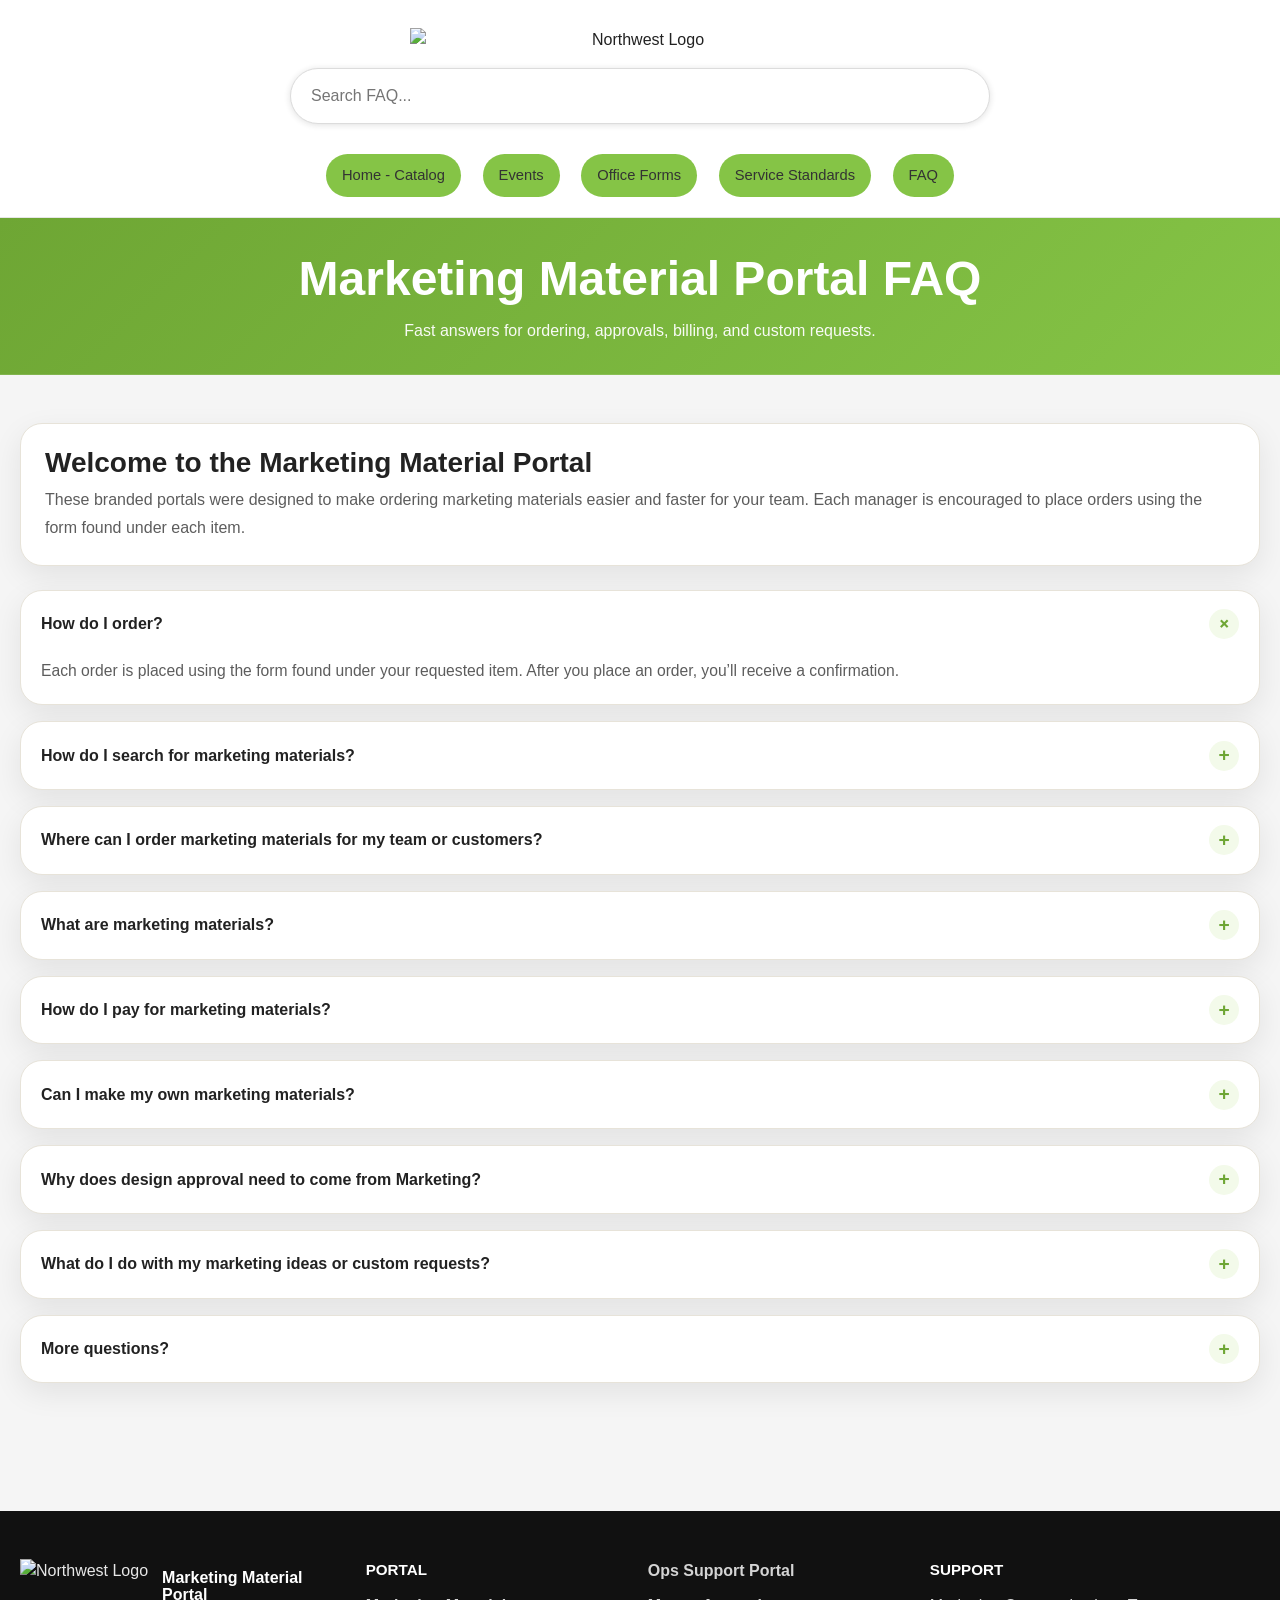
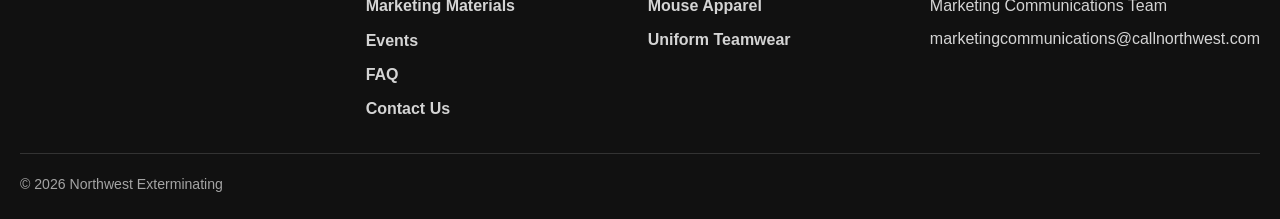
==== faq/index.html @ d80a44ee "Add files via upload" ====
<!DOCTYPE html>
<html lang="en">
<head>
  <meta charset="UTF-8" />
  <meta name="viewport" content="width=device-width, initial-scale=1.0"/>
  <title>Marketing Material Portal FAQ</title>

  <link rel="icon" type="image/png" href="../images/favicon/Mouse Favicon.png" />
  <link rel="shortcut icon" href="../images/favicon/Mouse Favicon.png" />
  <link rel="stylesheet" href="../style.css" />

  <style>
    .faq-shell {
      max-width: var(--max);
      margin: 0 auto;
      padding: 1.5rem 20px 3rem;
    }

    .faq-card {
      background: var(--surface);
      border: 1px solid var(--border);
      border-radius: var(--radius-xl);
      box-shadow: var(--shadow-card);
    }

    .faq-intro {
      padding: 1.5rem;
      margin-bottom: 1.5rem;
    }

    .faq-intro h2 {
      margin: 0 0 0.5rem;
      font-size: 1.75rem;
      line-height: 1.1;
      color: var(--text);
    }

    .faq-intro p {
      margin: 0;
      color: var(--muted);
      line-height: 1.7;
    }

    .faq-list {
      display: grid;
      gap: 1rem;
    }

    .faq-item {
      overflow: hidden;
    }

    .faq-question {
      width: 100%;
      border: none;
      background: transparent;
      color: var(--text);
      font: inherit;
      text-align: left;
      padding: 1.15rem 1.25rem;
      font-weight: 700;
      display: flex;
      justify-content: space-between;
      align-items: center;
      gap: 1rem;
      cursor: pointer;
    }

    .faq-question:hover {
      background: var(--nw-green-soft);
    }

    .faq-icon {
      width: 30px;
      height: 30px;
      border-radius: 999px;
      background: var(--nw-green-soft);
      color: var(--nw-green-dark);
      display: flex;
      align-items: center;
      justify-content: center;
      font-weight: 700;
      font-size: 1.2rem;
      transition: transform 0.2s ease;
      flex-shrink: 0;
    }

    .faq-answer {
      display: none;
      padding: 0 1.25rem 1.25rem;
      color: var(--muted);
      line-height: 1.7;
      font-size: 0.98rem;
    }

    .faq-answer p {
      margin: 0;
    }

    .faq-answer p + p {
      margin-top: 0.85rem;
    }

    .faq-answer a {
      text-decoration: underline;
    }

    .faq-item.active .faq-answer {
      display: block;
    }

    .faq-item.active .faq-icon {
      transform: rotate(45deg);
    }

    .faq-note {
      margin-top: 1.5rem;
      padding: 1rem 1.1rem;
      border-radius: var(--radius-lg);
      background: var(--nw-green-soft);
      border: 1px solid rgba(133, 196, 70, 0.25);
      color: var(--text);
      line-height: 1.6;
    }

    @media (max-width: 680px) {
      .faq-card {
        border-radius: 18px;
      }

      .faq-question {
        padding: 1rem;
        font-size: 0.96rem;
      }

      .faq-answer {
        padding: 0 1rem 1rem;
      }
    }
  </style>
</head>

<body>

<header class="site-header google-style-header">
  <div class="header-top centered-header-layout">

    <div class="header-left">
      <img src="../images/logos/R1-5.png" alt="Northwest Logo" class="brand-logo huge-logo" />
    </div>

    <div class="header-center">
      <input
        type="text"
        id="faqSearch"
        class="portal-search"
        placeholder="Search FAQ..."
      />
    </div>

    <nav class="nav-bar centered-nav">
      <a href="../catalog.html" class="header-btn">Home - Catalog</a>
      <a href="../events-nw.html" class="header-btn">Events</a>
      <a href="https://nwst-operations.netlify.app/" class="header-btn">Office Forms</a>
      <a href="https://marketing-fob.netlify.app/service-standards" class="header-btn">Service Standards</a>
      <a href="./index.html" class="header-btn">FAQ</a>
    </nav>

  </div>
</header>

<section class="hero-banner">
  <h1 class="hero-title">Marketing Material Portal FAQ</h1>
  <p class="hero-subtitle">
    Fast answers for ordering, approvals, billing, and custom requests.
  </p>
</section>

<main>
  <div class="faq-shell">

    <div class="faq-card faq-intro">
      <h2>Welcome to the Marketing Material Portal</h2>
      <p>
        These branded portals were designed to make ordering marketing materials easier and faster for your team.
        Each manager is encouraged to place orders using the form found under each item.
      </p>
    </div>

    <div class="faq-list">

      <div class="faq-card faq-item active searchable">
        <button class="faq-question" type="button" aria-expanded="true">
          <span>How do I order?</span>
          <span class="faq-icon">+</span>
        </button>
        <div class="faq-answer">
          <p>
            Each order is placed using the form found under your requested item.
            After you place an order, you’ll receive a confirmation.
          </p>
        </div>
      </div>

      <div class="faq-card faq-item searchable">
        <button class="faq-question" type="button" aria-expanded="false">
          <span>How do I search for marketing materials?</span>
          <span class="faq-icon">+</span>
        </button>
        <div class="faq-answer">
          <p>
            In the top search bar, type the name of the item you’re looking for.
          </p>
        </div>
      </div>

      <div class="faq-card faq-item searchable">
        <button class="faq-question" type="button" aria-expanded="false">
          <span>Where can I order marketing materials for my team or customers?</span>
          <span class="faq-icon">+</span>
        </button>
        <div class="faq-answer">
          <p>
            All leave behinds, door hangers, review cards, flyers, and miscellaneous marketing materials
            can be ordered using your brand’s marketing material portal.
          </p>
        </div>
      </div>

      <div class="faq-card faq-item searchable">
        <button class="faq-question" type="button" aria-expanded="false">
          <span>What are marketing materials?</span>
          <span class="faq-icon">+</span>
        </button>
        <div class="faq-answer">
          <p>
            Northwest Family of Brands marketing materials include leave behinds, door hangers, flyers,
            coffee shop takeover cards, review cards, thank you cards, service standards, service standard posters,
            Northwest Way posters, and more.
          </p>
        </div>
      </div>

      <div class="faq-card faq-item searchable">
        <button class="faq-question" type="button" aria-expanded="false">
          <span>How do I pay for marketing materials?</span>
          <span class="faq-icon">+</span>
        </button>
        <div class="faq-answer">
          <p>
            Marketing materials on the portal will be coded and charged to your office by Marketing and Accounts Payable.
          </p>
          <p>
            Invoices for print requests may be sent to your office through Yooz up to 8 weeks after your order.
          </p>
        </div>
      </div>

      <div class="faq-card faq-item searchable">
        <button class="faq-question" type="button" aria-expanded="false">
          <span>Can I make my own marketing materials?</span>
          <span class="faq-icon">+</span>
        </button>
        <div class="faq-answer">
          <p>
            Please do not create or change marketing materials containing Northwest logos, icons, or The Mouse.
            The Marketing team helps make sure everything reflects the trusted brand built together.
          </p>
          <p>
            If you have a strong idea, send it to Marketing so it can be reviewed and developed the right way.
          </p>
        </div>
      </div>

      <div class="faq-card faq-item searchable">
        <button class="faq-question" type="button" aria-expanded="false">
          <span>Why does design approval need to come from Marketing?</span>
          <span class="faq-icon">+</span>
        </button>
        <div class="faq-answer">
          <p>
            Marketing is trained and equipped to receive feedback from teammates and customers.
            That feedback, combined with team experience and brand history, helps create materials
            that are clear, concise, and aligned.
          </p>
        </div>
      </div>

      <div class="faq-card faq-item searchable">
        <button class="faq-question" type="button" aria-expanded="false">
          <span>What do I do with my marketing ideas or custom requests?</span>
          <span class="faq-icon">+</span>
        </button>
        <div class="faq-answer">
          <p>
            Email your feedback, requests, and ideas to
            <a href="mailto:marketingcommunications@callnorthwest.com">marketingcommunications@callnorthwest.com</a>
            and the team will explore how to make it happen.
          </p>
        </div>
      </div>

      <div class="faq-card faq-item searchable">
        <button class="faq-question" type="button" aria-expanded="false">
          <span>More questions?</span>
          <span class="faq-icon">+</span>
        </button>
        <div class="faq-answer">
          <p>
            For additional support, email
            <a href="mailto:marketingcommunications@callnorthwest.com">marketingcommunications@callnorthwest.com</a>.
          </p>
        </div>
      </div>

    </div>

  </div>
</main>

<footer class="site-footer">
  <div class="site-footer-inner">
    <div class="footer-grid">

      <div class="footer-brand-block">
        <a href="../catalog.html" class="footer-brand-link">
          <img src="../images/northwest.png" alt="Northwest Logo" class="footer-logo" />
          <div class="footer-brand-text">
            <span class="footer-brand-title">Marketing Material Portal</span>
          </div>
        </a>
      </div>

      <div>
        <h3 class="footer-title">Portal</h3>
        <div class="footer-links">
          <a href="../catalog.html">Marketing Materials</a>
          <a href="../events-nw.html">Events</a>
          <a href="./index.html">FAQ</a>
          <a href="mailto:marketingcommunications@callnorthwest.com?subject=Marketing%20Request&body=Hi%20Marketing%20Team,%0D%0A%0D%0AI%20need%20help%20with:%0D%0A-%0D%0A%0D%0AOffice:%0D%0AManager:%0D%0ADue%20Date:%0D%0A">
            Contact Us
          </a>
        </div>
      </div>

      <div>
        <div class="footer-links">
          <a href="https://nwst-operations.netlify.app/">Ops Support Portal</a>
          <a href="https://app.smartsheet.com/b/form/c79abe03588f4e57ba945fe9afda2477">Mouse Apparel</a>
          <a href="https://app.smartsheet.com/b/form/7ce55f3f15054b348da38054a92fb0be">Uniform Teamwear</a>
        </div>
      </div>

      <div>
        <h3 class="footer-title">Support</h3>
        <div class="footer-contact-list">
          <span>Marketing Communications Team</span>
          <a href="mailto:marketingcommunications@callnorthwest.com">
            marketingcommunications@callnorthwest.com
          </a>
        </div>
      </div>

    </div>

    <div class="footer-bottom">
      <span>© 2026 Northwest Exterminating</span>
    </div>
  </div>
</footer>

<script>
document.addEventListener("DOMContentLoaded", () => {
  const search = document.getElementById("faqSearch");
  const faqButtons = document.querySelectorAll(".faq-question");

  faqButtons.forEach((button) => {
    button.addEventListener("click", () => {
      const item = button.closest(".faq-item");
      const isActive = item.classList.contains("active");
      item.classList.toggle("active");
      button.setAttribute("aria-expanded", String(!isActive));
    });
  });

  if (search) {
    search.addEventListener("input", function () {
      const q = this.value.toLowerCase().trim();

      document.querySelectorAll(".searchable").forEach((item) => {
        const text = item.textContent.toLowerCase();
        item.style.display = text.includes(q) ? "" : "none";
      });
    });
  }
});
</script>

</body>
</html>
---- style.css ----
/* =========================
   NORTHWEST MARKETING MATERIAL PORTAL
      CLEAN 3-COLUMN CARD + SMARTSHEET EMBED
         ========================= */

         :root {
           --nw-green: #85c446;
             --nw-green-dark: #6ea634;
               --nw-green-soft: #f3faea;
                 --bg: #f5f5f5;
                   --surface: #ffffff;
                     --text: #222222;
                       --muted: rgba(0, 0, 0, 0.64);
                         --border: #e7e3d9;
                           --border-light: #ececec;
                             --shadow-soft: 0 4px 14px rgba(52, 33, 33, 0.05);
                               --shadow-card: 0 10px 30px rgba(0, 0, 0, 0.08);
                                 --shadow-image: 0 8px 24px rgba(0, 0, 0, 0.12);
                                   --radius-sm: 8px;
                                     --radius-md: 12px;
                                       --radius-lg: 16px;
                                         --radius-xl: 22px;
                                           --max: 1400px;
                                             --font: "Segoe UI", Arial, sans-serif;
                                             }

                                             /* =========================
                                                RESET
                                                   ========================= */

                                                   *,
                                                   *::before,
                                                   *::after {
                                                     box-sizing: border-box;
                                                     }

                                                     html,
                                                     body {
                                                       margin: 0;
                                                         padding: 0;
                                                           min-height: 100%;
                                                             width: 100%;
                                                             }

                                                             body {
                                                               font-family: var(--font);
                                                                 background: var(--bg);
                                                                   color: var(--text);
                                                                     line-height: 1.5;
                                                                     }

                                                                     body.modal-open {
                                                                       overflow: hidden;
                                                                       }

                                                                       img {
                                                                         max-width: 100%;
                                                                           display: block;
                                                                           }

                                                                           a {
                                                                             color: inherit;
                                                                               text-decoration: none;
                                                                               }

                                                                               a:visited {
                                                                                 color: inherit;
                                                                                 }

                                                                                 button,
                                                                                 input,
                                                                                 select,
                                                                                 textarea,
                                                                                 iframe {
                                                                                   font: inherit;
                                                                                   }

                                                                                   /* =========================
                                                                                      GENERIC CONTAINER
                                                                                         ========================= */

                                                                                         .container {
                                                                                           width: 100%;
                                                                                             max-width: var(--max);
                                                                                               margin: 0 auto;
                                                                                                 padding: 0 20px;
                                                                                                 }

                                                                                                 /* =========================
                                                                                                    HEADER
                                                                                                       ========================= */

                                                                                                       .site-header.google-style-header {
                                                                                                         background: #ffffff;
                                                                                                           border-bottom: 1px solid #e6e6e6;
                                                                                                             padding: 1.75rem 1rem 1.25rem;
                                                                                                             }

                                                                                                             .centered-header-layout {
                                                                                                               max-width: 1100px;
                                                                                                                 margin: 0 auto;
                                                                                                                   display: flex;
                                                                                                                     flex-direction: column;
                                                                                                                       align-items: center;
                                                                                                                         justify-content: center;
                                                                                                                           gap: 1rem;
                                                                                                                             text-align: center;
                                                                                                                             }

                                                                                                                             .centered-header-layout .header-left,
                                                                                                                             .centered-header-layout .header-center,
                                                                                                                             .centered-header-layout .header-right {
                                                                                                                               width: 100%;
                                                                                                                                 display: flex;
                                                                                                                                   justify-content: center;
                                                                                                                                     align-items: center;
                                                                                                                                     }

                                                                                                                                     .brand-logo.huge-logo {
                                                                                                                                       width: min(460px, 82vw);
                                                                                                                                         max-height: 170px;
                                                                                                                                           height: auto;
                                                                                                                                             object-fit: contain;
                                                                                                                                               display: block;
                                                                                                                                               }

                                                                                                                                               .portal-search {
                                                                                                                                                 width: min(700px, 92vw);
                                                                                                                                                   padding: 0.95rem 1.25rem;
                                                                                                                                                     border: 1px solid #dcdcdc;
                                                                                                                                                       border-radius: 999px;
                                                                                                                                                         background: #ffffff;
                                                                                                                                                           font-size: 1rem;
                                                                                                                                                             box-shadow: 0 1px 6px rgba(32, 33, 36, 0.14);
                                                                                                                                                               transition: border-color 0.2s ease, box-shadow 0.2s ease;
                                                                                                                                                               }

                                                                                                                                                               .portal-search:focus {
                                                                                                                                                                 outline: none;
                                                                                                                                                                   border-color: var(--nw-green);
                                                                                                                                                                     box-shadow: 0 2px 10px rgba(32, 33, 36, 0.2);
                                                                                                                                                                     }

                                                                                                                                                                     .header-button-row {
                                                                                                                                                                       display: flex;
                                                                                                                                                                         justify-content: center;
                                                                                                                                                                           align-items: center;
                                                                                                                                                                             flex-wrap: wrap;
                                                                                                                                                                               gap: 0.75rem;
                                                                                                                                                                               }

                                                                                                                                                                               .header-btn {
                                                                                                                                                                                 background: var(--nw-green);
                                                                                                                                                                                   color: #ffffff;
                                                                                                                                                                                     border: none;
                                                                                                                                                                                       border-radius: 999px;
                                                                                                                                                                                         padding: 0.65rem 1rem;
                                                                                                                                                                                           font-size: 0.9rem;
                                                                                                                                                                                             font-weight: 600;
                                                                                                                                                                                               cursor: pointer;
                                                                                                                                                                                                 transition: transform 0.15s ease, background 0.15s ease;
                                                                                                                                                                                                 }

                                                                                                                                                                                                 .header-btn:hover {
                                                                                                                                                                                                   background: var(--nw-green-dark);
                                                                                                                                                                                                     transform: translateY(-1px);
                                                                                                                                                                                                     }

                                                                                                                                                                                                     .nav-bar.centered-nav {
                                                                                                                                                                                                       max-width: 1100px;
                                                                                                                                                                                                         margin: 0.85rem auto 0;
                                                                                                                                                                                                           display: flex;
                                                                                                                                                                                                             flex-wrap: wrap;
                                                                                                                                                                                                               justify-content: center;
                                                                                                                                                                                                                 gap: 0.8rem 1.35rem;
                                                                                                                                                                                                                   text-align: center;
                                                                                                                                                                                                                   }

                                                                                                                                                                                                                   .nav-bar.centered-nav a {
                                                                                                                                                                                                                     text-decoration: none;
                                                                                                                                                                                                                       color: #333333;
                                                                                                                                                                                                                         font-size: 0.92rem;
                                                                                                                                                                                                                           font-weight: 500;
                                                                                                                                                                                                                           }

                                                                                                                                                                                                                           .nav-bar.centered-nav a:hover {
                                                                                                                                                                                                                             color: var(--nw-green);
                                                                                                                                                                                                                             }

                                                                                                                                                                                                                             .google-style-header .header-top {
                                                                                                                                                                                                                               justify-content: center !important;
                                                                                                                                                                                                                                 align-items: center !important;
                                                                                                                                                                                                                                 }

                                                                                                                                                                                                                                 .google-style-header .header-left,
                                                                                                                                                                                                                                 .google-style-header .header-center,
                                                                                                                                                                                                                                 .google-style-header .header-right {
                                                                                                                                                                                                                                   flex: unset !important;
                                                                                                                                                                                                                                   }

                                                                                                                                                                                                                                   /* =========================
                                                                                                                                                                                                                                      HERO
                                                                                                                                                                                                                                         ========================= */

                                                                                                                                                                                                                                         .hero-banner {
                                                                                                                                                                                                                                           background: linear-gradient(135deg, var(--nw-green-dark), var(--nw-green));
                                                                                                                                                                                                                                             color: #ffffff;
                                                                                                                                                                                                                                               padding: 2.25rem 1.5rem 2rem;
                                                                                                                                                                                                                                                 text-align: center;
                                                                                                                                                                                                                                                   box-shadow: inset 0 -1px 0 rgba(255, 255, 255, 0.12);
                                                                                                                                                                                                                                                   }

                                                                                                                                                                                                                                                   .hero-title {
                                                                                                                                                                                                                                                     font-size: clamp(2rem, 4vw, 3rem);
                                                                                                                                                                                                                                                       margin: 0;
                                                                                                                                                                                                                                                         line-height: 1.05;
                                                                                                                                                                                                                                                         }

                                                                                                                                                                                                                                                         .hero-subtitle {
                                                                                                                                                                                                                                                           margin: 0.9rem auto 0;
                                                                                                                                                                                                                                                             max-width: 760px;
                                                                                                                                                                                                                                                               font-size: 1rem;
                                                                                                                                                                                                                                                                 opacity: 0.95;
                                                                                                                                                                                                                                                                 }

                                                                                                                                                                                                                                                                 /* =========================
                                                                                                                                                                                                                                                                    FEATURE SECTION
                                                                                                                                                                                                                                                                       ========================= */

                                                                                                                                                                                                                                                                       .feature-section {
                                                                                                                                                                                                                                                                         background: var(--bg);
                                                                                                                                                                                                                                                                           padding: 1rem 20px 0;
                                                                                                                                                                                                                                                                           }

                                                                                                                                                                                                                                                                           .feature-content {
                                                                                                                                                                                                                                                                             max-width: var(--max);
                                                                                                                                                                                                                                                                               margin: 0 auto;
                                                                                                                                                                                                                                                                                 border: 2px solid var(--nw-green);
                                                                                                                                                                                                                                                                                   border-radius: var(--radius-lg);
                                                                                                                                                                                                                                                                                     overflow: hidden;
                                                                                                                                                                                                                                                                                       background: #ffffff;
                                                                                                                                                                                                                                                                                         box-shadow: var(--shadow-card);
                                                                                                                                                                                                                                                                                         }

                                                                                                                                                                                                                                                                                         .feature-text-card {
                                                                                                                                                                                                                                                                                           padding: 1.5rem 1.5rem 1.25rem;
                                                                                                                                                                                                                                                                                           }

                                                                                                                                                                                                                                                                                           .feature-text-card h2 {
                                                                                                                                                                                                                                                                                             margin: 0;
                                                                                                                                                                                                                                                                                               font-size: 1.8rem;
                                                                                                                                                                                                                                                                                                 line-height: 1.15;
                                                                                                                                                                                                                                                                                                 }

                                                                                                                                                                                                                                                                                                 .feature-title-link {
                                                                                                                                                                                                                                                                                                   color: inherit;
                                                                                                                                                                                                                                                                                                   }

                                                                                                                                                                                                                                                                                                   .feature-details {
                                                                                                                                                                                                                                                                                                     display: grid;
                                                                                                                                                                                                                                                                                                       grid-template-columns: repeat(3, 1fr);
                                                                                                                                                                                                                                                                                                         gap: 16px;
                                                                                                                                                                                                                                                                                                           margin-top: 1rem;
                                                                                                                                                                                                                                                                                                           }

                                                                                                                                                                                                                                                                                                           .feature-details p {
                                                                                                                                                                                                                                                                                                             margin: 0;
                                                                                                                                                                                                                                                                                                               padding: 1rem;
                                                                                                                                                                                                                                                                                                                 border-radius: 12px;
                                                                                                                                                                                                                                                                                                                   background: var(--nw-green-soft);
                                                                                                                                                                                                                                                                                                                     color: #1f1f1f;
                                                                                                                                                                                                                                                                                                                       line-height: 1.45;
                                                                                                                                                                                                                                                                                                                       }

                                                                                                                                                                                                                                                                                                                       /* =========================
                                                                                                                                                                                                                                                                                                                          MAIN
                                                                                                                                                                                                                                                                                                                             ========================= */

                                                                                                                                                                                                                                                                                                                             main {
                                                                                                                                                                                                                                                                                                                               padding: 1.5rem 0 3rem;
                                                                                                                                                                                                                                                                                                                               }

                                                                                                                                                                                                                                                                                                                               .page-content-wrapper,
                                                                                                                                                                                                                                                                                                                               .page-shell {
                                                                                                                                                                                                                                                                                                                                 width: 100%;
                                                                                                                                                                                                                                                                                                                                   max-width: var(--max);
                                                                                                                                                                                                                                                                                                                                     margin: 0 auto;
                                                                                                                                                                                                                                                                                                                                       padding: 0 20px;
                                                                                                                                                                                                                                                                                                                                       }

                                                                                                                                                                                                                                                                                                                                       /* =========================
                                                                                                                                                                                                                                                                                                                                          PRODUCT GRID
                                                                                                                                                                                                                                                                                                                                             ========================= */

                                                                                                                                                                                                                                                                                                                                             .product-grid {
                                                                                                                                                                                                                                                                                                                                               display: grid;
                                                                                                                                                                                                                                                                                                                                                 grid-template-columns: repeat(3, minmax(0, 1fr));
                                                                                                                                                                                                                                                                                                                                                   gap: 1.5rem;
                                                                                                                                                                                                                                                                                                                                                     width: 100%;
                                                                                                                                                                                                                                                                                                                                                       max-width: var(--max);
                                                                                                                                                                                                                                                                                                                                                         margin: 0 auto;
                                                                                                                                                                                                                                                                                                                                                           padding: 0 20px;
                                                                                                                                                                                                                                                                                                                                                             align-items: start;
                                                                                                                                                                                                                                                                                                                                                             }

                                                                                                                                                                                                                                                                                                                                                             .product-card,
                                                                                                                                                                                                                                                                                                                                                             .retail-card {
                                                                                                                                                                                                                                                                                                                                                               background: var(--surface);
                                                                                                                                                                                                                                                                                                                                                                 border: 1px solid var(--border);
                                                                                                                                                                                                                                                                                                                                                                   border-radius: var(--radius-xl);
                                                                                                                                                                                                                                                                                                                                                                     padding: 1.1rem;
                                                                                                                                                                                                                                                                                                                                                                       box-shadow: var(--shadow-card);
                                                                                                                                                                                                                                                                                                                                                                         transition: transform 0.2s ease, box-shadow 0.2s ease;
                                                                                                                                                                                                                                                                                                                                                                           width: 100%;
                                                                                                                                                                                                                                                                                                                                                                             display: flex;
                                                                                                                                                                                                                                                                                                                                                                               flex-direction: column;
                                                                                                                                                                                                                                                                                                                                                                                 overflow: hidden;
                                                                                                                                                                                                                                                                                                                                                                                   min-height: 100%;
                                                                                                                                                                                                                                                                                                                                                                                   }

                                                                                                                                                                                                                                                                                                                                                                                   .product-card:hover,
                                                                                                                                                                                                                                                                                                                                                                                   .retail-card:hover {
                                                                                                                                                                                                                                                                                                                                                                                     transform: translateY(-3px);
                                                                                                                                                                                                                                                                                                                                                                                       box-shadow: 0 14px 34px rgba(0, 0, 0, 0.1);
                                                                                                                                                                                                                                                                                                                                                                                       }

                                                                                                                                                                                                                                                                                                                                                                                       body.modal-open .product-card:hover,
                                                                                                                                                                                                                                                                                                                                                                                       body.modal-open .retail-card:hover {
                                                                                                                                                                                                                                                                                                                                                                                         transform: none;
                                                                                                                                                                                                                                                                                                                                                                                         }

                                                                                                                                                                                                                                                                                                                                                                                         /* =========================
                                                                                                                                                                                                                                                                                                                                                                                            CARD INTERNAL LAYOUT
                                                                                                                                                                                                                                                                                                                                                                                               ========================= */

                                                                                                                                                                                                                                                                                                                                                                                               .row-layout,
                                                                                                                                                                                                                                                                                                                                                                                               .retail-card-inner,
                                                                                                                                                                                                                                                                                                                                                                                               .stack-card-layout {
                                                                                                                                                                                                                                                                                                                                                                                                 display: grid;
                                                                                                                                                                                                                                                                                                                                                                                                   grid-template-columns: 120px minmax(0, 1fr);
                                                                                                                                                                                                                                                                                                                                                                                                     gap: 1rem;
                                                                                                                                                                                                                                                                                                                                                                                                       align-items: start;
                                                                                                                                                                                                                                                                                                                                                                                                       }

                                                                                                                                                                                                                                                                                                                                                                                                       /* =========================
                                                                                                                                                                                                                                                                                                                                                                                                          LEFT IMAGE
                                                                                                                                                                                                                                                                                                                                                                                                             ========================= */

                                                                                                                                                                                                                                                                                                                                                                                                             .flyer-expand-toggle,
                                                                                                                                                                                                                                                                                                                                                                                                             .retail-media {
                                                                                                                                                                                                                                                                                                                                                                                                               width: 100%;
                                                                                                                                                                                                                                                                                                                                                                                                               }

                                                                                                                                                                                                                                                                                                                                                                                                               .flyer-thumb-container {
                                                                                                                                                                                                                                                                                                                                                                                                                 display: block;
                                                                                                                                                                                                                                                                                                                                                                                                                   width: 100%;
                                                                                                                                                                                                                                                                                                                                                                                                                     cursor: pointer;
                                                                                                                                                                                                                                                                                                                                                                                                                     }

                                                                                                                                                                                                                                                                                                                                                                                                                     .flyer-thumb {
                                                                                                                                                                                                                                                                                                                                                                                                                       width: 100%;
                                                                                                                                                                                                                                                                                                                                                                                                                         aspect-ratio: 4 / 5;
                                                                                                                                                                                                                                                                                                                                                                                                                           object-fit: contain;
                                                                                                                                                                                                                                                                                                                                                                                                                             background: #f3f3f3;
                                                                                                                                                                                                                                                                                                                                                                                                                               border-radius: 14px;
                                                                                                                                                                                                                                                                                                                                                                                                                                 box-shadow: var(--shadow-image);
                                                                                                                                                                                                                                                                                                                                                                                                                                   cursor: pointer;
                                                                                                                                                                                                                                                                                                                                                                                                                                     padding: 0.5rem;
                                                                                                                                                                                                                                                                                                                                                                                                                                       border: 1px solid var(--border-light);
                                                                                                                                                                                                                                                                                                                                                                                                                                       }

                                                                                                                                                                                                                                                                                                                                                                                                                                       .zoom-hint,
                                                                                                                                                                                                                                                                                                                                                                                                                                       .flyer-zoom-text {
                                                                                                                                                                                                                                                                                                                                                                                                                                         display: block;
                                                                                                                                                                                                                                                                                                                                                                                                                                           text-align: center;
                                                                                                                                                                                                                                                                                                                                                                                                                                             font-size: 0.8rem;
                                                                                                                                                                                                                                                                                                                                                                                                                                               color: #666666;
                                                                                                                                                                                                                                                                                                                                                                                                                                                 margin-top: 0.55rem;
                                                                                                                                                                                                                                                                                                                                                                                                                                                   margin-bottom: 0;
                                                                                                                                                                                                                                                                                                                                                                                                                                                     line-height: 1.25;
                                                                                                                                                                                                                                                                                                                                                                                                                                                     }

                                                                                                                                                                                                                                                                                                                                                                                                                                                     /* =========================
                                                                                                                                                                                                                                                                                                                                                                                                                                                        RIGHT CONTENT
                                                                                                                                                                                                                                                                                                                                                                                                                                                           ========================= */

                                                                                                                                                                                                                                                                                                                                                                                                                                                           .product-details,
                                                                                                                                                                                                                                                                                                                                                                                                                                                           .retail-content,
                                                                                                                                                                                                                                                                                                                                                                                                                                                           .compact-card-details {
                                                                                                                                                                                                                                                                                                                                                                                                                                                             display: flex;
                                                                                                                                                                                                                                                                                                                                                                                                                                                               flex-direction: column;
                                                                                                                                                                                                                                                                                                                                                                                                                                                                 gap: 0.75rem;
                                                                                                                                                                                                                                                                                                                                                                                                                                                                   width: 100%;
                                                                                                                                                                                                                                                                                                                                                                                                                                                                     min-width: 0;
                                                                                                                                                                                                                                                                                                                                                                                                                                                                       max-width: none;
                                                                                                                                                                                                                                                                                                                                                                                                                                                                       }

                                                                                                                                                                                                                                                                                                                                                                                                                                                                       .product-status,
                                                                                                                                                                                                                                                                                                                                                                                                                                                                       .status-chip,
                                                                                                                                                                                                                                                                                                                                                                                                                                                                       .product-subtext,
                                                                                                                                                                                                                                                                                                                                                                                                                                                                       .retail-subtext,
                                                                                                                                                                                                                                                                                                                                                                                                                                                                       .embedded-form-header,
                                                                                                                                                                                                                                                                                                                                                                                                                                                                       .embedded-form-label,
                                                                                                                                                                                                                                                                                                                                                                                                                                                                       .embedded-form-note,
                                                                                                                                                                                                                                                                                                                                                                                                                                                                       .product-info-box {
                                                                                                                                                                                                                                                                                                                                                                                                                                                                         display: none;
                                                                                                                                                                                                                                                                                                                                                                                                                                                                         }

                                                                                                                                                                                                                                                                                                                                                                                                                                                                         .product-title,
                                                                                                                                                                                                                                                                                                                                                                                                                                                                         .retail-title {
                                                                                                                                                                                                                                                                                                                                                                                                                                                                           font-size: 1rem;
                                                                                                                                                                                                                                                                                                                                                                                                                                                                             color: #2f2f2f;
                                                                                                                                                                                                                                                                                                                                                                                                                                                                               margin: 0;
                                                                                                                                                                                                                                                                                                                                                                                                                                                                                 line-height: 1.2;
                                                                                                                                                                                                                                                                                                                                                                                                                                                                                   font-weight: 700;
                                                                                                                                                                                                                                                                                                                                                                                                                                                                                   }

                                                                                                                                                                                                                                                                                                                                                                                                                                                                                   .product-meta,
                                                                                                                                                                                                                                                                                                                                                                                                                                                                                   .product-description {
                                                                                                                                                                                                                                                                                                                                                                                                                                                                                     font-size: 0.9rem;
                                                                                                                                                                                                                                                                                                                                                                                                                                                                                       color: var(--muted);
                                                                                                                                                                                                                                                                                                                                                                                                                                                                                         margin: 0;
                                                                                                                                                                                                                                                                                                                                                                                                                                                                                         }

                                                                                                                                                                                                                                                                                                                                                                                                                                                                                         /* =========================
                                                                                                                                                                                                                                                                                                                                                                                                                                                                                            EMBEDDED SMARTSHEET FORM
                                                                                                                                                                                                                                                                                                                                                                                                                                                                                               ========================= */

                                                                                                                                                                                                                                                                                                                                                                                                                                                                                               .embedded-form-wrap {
                                                                                                                                                                                                                                                                                                                                                                                                                                                                                                 display: block;
                                                                                                                                                                                                                                                                                                                                                                                                                                                                                                   width: 100%;
                                                                                                                                                                                                                                                                                                                                                                                                                                                                                                     margin: 0;
                                                                                                                                                                                                                                                                                                                                                                                                                                                                                                       padding: 0;
                                                                                                                                                                                                                                                                                                                                                                                                                                                                                                       }

                                                                                                                                                                                                                                                                                                                                                                                                                                                                                                       .smartsheet-embed,
                                                                                                                                                                                                                                                                                                                                                                                                                                                                                                       .compact-embed {
                                                                                                                                                                                                                                                                                                                                                                                                                                                                                                         display: block;
                                                                                                                                                                                                                                                                                                                                                                                                                                                                                                           width: 100%;
                                                                                                                                                                                                                                                                                                                                                                                                                                                                                                             min-width: 0;
                                                                                                                                                                                                                                                                                                                                                                                                                                                                                                               height: 520px;
                                                                                                                                                                                                                                                                                                                                                                                                                                                                                                                 border: 1px solid #e3e3e3;
                                                                                                                                                                                                                                                                                                                                                                                                                                                                                                                   border-radius: 16px;
                                                                                                                                                                                                                                                                                                                                                                                                                                                                                                                     background: #ffffff;
                                                                                                                                                                                                                                                                                                                                                                                                                                                                                                                       overflow: hidden;
                                                                                                                                                                                                                                                                                                                                                                                                                                                                                                                       }

                                                                                                                                                                                                                                                                                                                                                                                                                                                                                                                       /* =========================
                                                                                                                                                                                                                                                                                                                                                                                                                                                                                                                          LEGACY FORM STYLES
                                                                                                                                                                                                                                                                                                                                                                                                                                                                                                                             ========================= */

                                                                                                                                                                                                                                                                                                                                                                                                                                                                                                                             .product-details form,
                                                                                                                                                                                                                                                                                                                                                                                                                                                                                                                             .retail-form {
                                                                                                                                                                                                                                                                                                                                                                                                                                                                                                                               display: flex;
                                                                                                                                                                                                                                                                                                                                                                                                                                                                                                                                 flex-direction: column;
                                                                                                                                                                                                                                                                                                                                                                                                                                                                                                                                   gap: 1rem;
                                                                                                                                                                                                                                                                                                                                                                                                                                                                                                                                   }

                                                                                                                                                                                                                                                                                                                                                                                                                                                                                                                                   .product-details input,
                                                                                                                                                                                                                                                                                                                                                                                                                                                                                                                                   .product-details select,
                                                                                                                                                                                                                                                                                                                                                                                                                                                                                                                                   .product-details textarea,
                                                                                                                                                                                                                                                                                                                                                                                                                                                                                                                                   .retail-form input,
                                                                                                                                                                                                                                                                                                                                                                                                                                                                                                                                   .retail-form select,
                                                                                                                                                                                                                                                                                                                                                                                                                                                                                                                                   .retail-form textarea {
                                                                                                                                                                                                                                                                                                                                                                                                                                                                                                                                     width: 100%;
                                                                                                                                                                                                                                                                                                                                                                                                                                                                                                                                       padding: 1.1rem 1.15rem;
                                                                                                                                                                                                                                                                                                                                                                                                                                                                                                                                         font-size: 1rem;
                                                                                                                                                                                                                                                                                                                                                                                                                                                                                                                                           border: 1px solid #cfcfcf;
                                                                                                                                                                                                                                                                                                                                                                                                                                                                                                                                             border-radius: 18px;
                                                                                                                                                                                                                                                                                                                                                                                                                                                                                                                                               background: #ffffff;
                                                                                                                                                                                                                                                                                                                                                                                                                                                                                                                                                 transition: border-color 0.2s ease, box-shadow 0.2s ease;
                                                                                                                                                                                                                                                                                                                                                                                                                                                                                                                                                   color: #222222;
                                                                                                                                                                                                                                                                                                                                                                                                                                                                                                                                                     appearance: none;
                                                                                                                                                                                                                                                                                                                                                                                                                                                                                                                                                     }

                                                                                                                                                                                                                                                                                                                                                                                                                                                                                                                                                     .product-details input::placeholder,
                                                                                                                                                                                                                                                                                                                                                                                                                                                                                                                                                     .product-details textarea::placeholder,
                                                                                                                                                                                                                                                                                                                                                                                                                                                                                                                                                     .retail-form input::placeholder,
                                                                                                                                                                                                                                                                                                                                                                                                                                                                                                                                                     .retail-form textarea::placeholder {
                                                                                                                                                                                                                                                                                                                                                                                                                                                                                                                                                       color: rgba(0, 0, 0, 0.52);
                                                                                                                                                                                                                                                                                                                                                                                                                                                                                                                                                       }

                                                                                                                                                                                                                                                                                                                                                                                                                                                                                                                                                       .product-details input:focus,
                                                                                                                                                                                                                                                                                                                                                                                                                                                                                                                                                       .product-details select:focus,
                                                                                                                                                                                                                                                                                                                                                                                                                                                                                                                                                       .product-details textarea:focus,
                                                                                                                                                                                                                                                                                                                                                                                                                                                                                                                                                       .retail-form input:focus,
                                                                                                                                                                                                                                                                                                                                                                                                                                                                                                                                                       .retail-form select:focus,
                                                                                                                                                                                                                                                                                                                                                                                                                                                                                                                                                       .retail-form textarea:focus {
                                                                                                                                                                                                                                                                                                                                                                                                                                                                                                                                                         outline: none;
                                                                                                                                                                                                                                                                                                                                                                                                                                                                                                                                                           border-color: var(--nw-green);
                                                                                                                                                                                                                                                                                                                                                                                                                                                                                                                                                             box-shadow: 0 0 0 4px rgba(133, 196, 70, 0.16);
                                                                                                                                                                                                                                                                                                                                                                                                                                                                                                                                                             }

                                                                                                                                                                                                                                                                                                                                                                                                                                                                                                                                                             /* =========================
                                                                                                                                                                                                                                                                                                                                                                                                                                                                                                                                                                IMAGE MODAL
                                                                                                                                                                                                                                                                                                                                                                                                                                                                                                                                                                   ========================= */

                                                                                                                                                                                                                                                                                                                                                                                                                                                                                                                                                                   .image-modal {
                                                                                                                                                                                                                                                                                                                                                                                                                                                                                                                                                                     position: fixed;
                                                                                                                                                                                                                                                                                                                                                                                                                                                                                                                                                                       inset: 0;
                                                                                                                                                                                                                                                                                                                                                                                                                                                                                                                                                                         z-index: 9999;
                                                                                                                                                                                                                                                                                                                                                                                                                                                                                                                                                                         }

                                                                                                                                                                                                                                                                                                                                                                                                                                                                                                                                                                         .image-modal-backdrop {
                                                                                                                                                                                                                                                                                                                                                                                                                                                                                                                                                                           position: absolute;
                                                                                                                                                                                                                                                                                                                                                                                                                                                                                                                                                                             inset: 0;
                                                                                                                                                                                                                                                                                                                                                                                                                                                                                                                                                                               background: rgba(0, 0, 0, 0.75);
                                                                                                                                                                                                                                                                                                                                                                                                                                                                                                                                                                               }

                                                                                                                                                                                                                                                                                                                                                                                                                                                                                                                                                                               .image-modal-content {
                                                                                                                                                                                                                                                                                                                                                                                                                                                                                                                                                                                 position: relative;
                                                                                                                                                                                                                                                                                                                                                                                                                                                                                                                                                                                   z-index: 2;
                                                                                                                                                                                                                                                                                                                                                                                                                                                                                                                                                                                     max-width: 900px;
                                                                                                                                                                                                                                                                                                                                                                                                                                                                                                                                                                                       margin: 4vh auto;
                                                                                                                                                                                                                                                                                                                                                                                                                                                                                                                                                                                         padding: 20px;
                                                                                                                                                                                                                                                                                                                                                                                                                                                                                                                                                                                         }

                                                                                                                                                                                                                                                                                                                                                                                                                                                                                                                                                                                         .image-modal-content img {
                                                                                                                                                                                                                                                                                                                                                                                                                                                                                                                                                                                           width: 100%;
                                                                                                                                                                                                                                                                                                                                                                                                                                                                                                                                                                                             max-height: 88vh;
                                                                                                                                                                                                                                                                                                                                                                                                                                                                                                                                                                                               object-fit: contain;
                                                                                                                                                                                                                                                                                                                                                                                                                                                                                                                                                                                                 background: #ffffff;
                                                                                                                                                                                                                                                                                                                                                                                                                                                                                                                                                                                                   border-radius: 16px;
                                                                                                                                                                                                                                                                                                                                                                                                                                                                                                                                                                                                   }

                                                                                                                                                                                                                                                                                                                                                                                                                                                                                                                                                                                                   .image-modal-close {
                                                                                                                                                                                                                                                                                                                                                                                                                                                                                                                                                                                                     position: absolute;
                                                                                                                                                                                                                                                                                                                                                                                                                                                                                                                                                                                                       top: 8px;
                                                                                                                                                                                                                                                                                                                                                                                                                                                                                                                                                                                                         right: 8px;
                                                                                                                                                                                                                                                                                                                                                                                                                                                                                                                                                                                                           width: 42px;
                                                                                                                                                                                                                                                                                                                                                                                                                                                                                                                                                                                                             height: 42px;
                                                                                                                                                                                                                                                                                                                                                                                                                                                                                                                                                                                                               border: none;
                                                                                                                                                                                                                                                                                                                                                                                                                                                                                                                                                                                                                 border-radius: 999px;
                                                                                                                                                                                                                                                                                                                                                                                                                                                                                                                                                                                                                   background: #111111;
                                                                                                                                                                                                                                                                                                                                                                                                                                                                                                                                                                                                                     color: #ffffff;
                                                                                                                                                                                                                                                                                                                                                                                                                                                                                                                                                                                                                       font-size: 24px;
                                                                                                                                                                                                                                                                                                                                                                                                                                                                                                                                                                                                                         line-height: 1;
                                                                                                                                                                                                                                                                                                                                                                                                                                                                                                                                                                                                                           cursor: pointer;
                                                                                                                                                                                                                                                                                                                                                                                                                                                                                                                                                                                                                           }

                                                                                                                                                                                                                                                                                                                                                                                                                                                                                                                                                                                                                           /* =========================
                                                                                                                                                                                                                                                                                                                                                                                                                                                                                                                                                                                                                              FOOTER
                                                                                                                                                                                                                                                                                                                                                                                                                                                                                                                                                                                                                                 ========================= */

                                                                                                                                                                                                                                                                                                                                                                                                                                                                                                                                                                                                                                 .site-footer {
                                                                                                                                                                                                                                                                                                                                                                                                                                                                                                                                                                                                                                   margin-top: 2rem;
                                                                                                                                                                                                                                                                                                                                                                                                                                                                                                                                                                                                                                     background: #111111;
                                                                                                                                                                                                                                                                                                                                                                                                                                                                                                                                                                                                                                       color: rgba(255, 255, 255, 0.9);
                                                                                                                                                                                                                                                                                                                                                                                                                                                                                                                                                                                                                                         padding: 3rem 0 1.5rem;
                                                                                                                                                                                                                                                                                                                                                                                                                                                                                                                                                                                                                                         }

                                                                                                                                                                                                                                                                                                                                                                                                                                                                                                                                                                                                                                         .site-footer-inner {
                                                                                                                                                                                                                                                                                                                                                                                                                                                                                                                                                                                                                                           max-width: var(--max);
                                                                                                                                                                                                                                                                                                                                                                                                                                                                                                                                                                                                                                             margin: 0 auto;
                                                                                                                                                                                                                                                                                                                                                                                                                                                                                                                                                                                                                                               padding: 0 20px;
                                                                                                                                                                                                                                                                                                                                                                                                                                                                                                                                                                                                                                               }

                                                                                                                                                                                                                                                                                                                                                                                                                                                                                                                                                                                                                                               .footer-grid {
                                                                                                                                                                                                                                                                                                                                                                                                                                                                                                                                                                                                                                                 display: grid;
                                                                                                                                                                                                                                                                                                                                                                                                                                                                                                                                                                                                                                                   grid-template-columns: 1.25fr 1fr 1fr 1.05fr;
                                                                                                                                                                                                                                                                                                                                                                                                                                                                                                                                                                                                                                                     gap: 28px;
                                                                                                                                                                                                                                                                                                                                                                                                                                                                                                                                                                                                                                                       align-items: start;
                                                                                                                                                                                                                                                                                                                                                                                                                                                                                                                                                                                                                                                       }

                                                                                                                                                                                                                                                                                                                                                                                                                                                                                                                                                                                                                                                       .footer-brand-block {
                                                                                                                                                                                                                                                                                                                                                                                                                                                                                                                                                                                                                                                         display: flex;
                                                                                                                                                                                                                                                                                                                                                                                                                                                                                                                                                                                                                                                           flex-direction: column;
                                                                                                                                                                                                                                                                                                                                                                                                                                                                                                                                                                                                                                                             gap: 14px;
                                                                                                                                                                                                                                                                                                                                                                                                                                                                                                                                                                                                                                                             }

                                                                                                                                                                                                                                                                                                                                                                                                                                                                                                                                                                                                                                                             .footer-brand-link {
                                                                                                                                                                                                                                                                                                                                                                                                                                                                                                                                                                                                                                                               display: flex;
                                                                                                                                                                                                                                                                                                                                                                                                                                                                                                                                                                                                                                                                 align-items: center;
                                                                                                                                                                                                                                                                                                                                                                                                                                                                                                                                                                                                                                                                   gap: 14px;
                                                                                                                                                                                                                                                                                                                                                                                                                                                                                                                                                                                                                                                                     text-decoration: none;
                                                                                                                                                                                                                                                                                                                                                                                                                                                                                                                                                                                                                                                                     }

                                                                                                                                                                                                                                                                                                                                                                                                                                                                                                                                                                                                                                                                     .footer-logo {
                                                                                                                                                                                                                                                                                                                                                                                                                                                                                                                                                                                                                                                                       height: 54px;
                                                                                                                                                                                                                                                                                                                                                                                                                                                                                                                                                                                                                                                                         width: auto;
                                                                                                                                                                                                                                                                                                                                                                                                                                                                                                                                                                                                                                                                           flex-shrink: 0;
                                                                                                                                                                                                                                                                                                                                                                                                                                                                                                                                                                                                                                                                           }

                                                                                                                                                                                                                                                                                                                                                                                                                                                                                                                                                                                                                                                                           .footer-brand-text {
                                                                                                                                                                                                                                                                                                                                                                                                                                                                                                                                                                                                                                                                             display: flex;
                                                                                                                                                                                                                                                                                                                                                                                                                                                                                                                                                                                                                                                                               flex-direction: column;
                                                                                                                                                                                                                                                                                                                                                                                                                                                                                                                                                                                                                                                                                 gap: 3px;
                                                                                                                                                                                                                                                                                                                                                                                                                                                                                                                                                                                                                                                                                 }

                                                                                                                                                                                                                                                                                                                                                                                                                                                                                                                                                                                                                                                                                 .footer-brand-title {
                                                                                                                                                                                                                                                                                                                                                                                                                                                                                                                                                                                                                                                                                   font-size: 1rem;
                                                                                                                                                                                                                                                                                                                                                                                                                                                                                                                                                                                                                                                                                     font-weight: 800;
                                                                                                                                                                                                                                                                                                                                                                                                                                                                                                                                                                                                                                                                                       color: #ffffff;
                                                                                                                                                                                                                                                                                                                                                                                                                                                                                                                                                                                                                                                                                         line-height: 1.1;
                                                                                                                                                                                                                                                                                                                                                                                                                                                                                                                                                                                                                                                                                         }

                                                                                                                                                                                                                                                                                                                                                                                                                                                                                                                                                                                                                                                                                         .footer-brand-subtitle {
                                                                                                                                                                                                                                                                                                                                                                                                                                                                                                                                                                                                                                                                                           font-size: 0.88rem;
                                                                                                                                                                                                                                                                                                                                                                                                                                                                                                                                                                                                                                                                                             color: rgba(255, 255, 255, 0.72);
                                                                                                                                                                                                                                                                                                                                                                                                                                                                                                                                                                                                                                                                                             }

                                                                                                                                                                                                                                                                                                                                                                                                                                                                                                                                                                                                                                                                                             .footer-title {
                                                                                                                                                                                                                                                                                                                                                                                                                                                                                                                                                                                                                                                                                               margin: 0 0 0.75rem;
                                                                                                                                                                                                                                                                                                                                                                                                                                                                                                                                                                                                                                                                                                 font-size: 0.95rem;
                                                                                                                                                                                                                                                                                                                                                                                                                                                                                                                                                                                                                                                                                                   font-weight: 800;
                                                                                                                                                                                                                                                                                                                                                                                                                                                                                                                                                                                                                                                                                                     color: #ffffff;
                                                                                                                                                                                                                                                                                                                                                                                                                                                                                                                                                                                                                                                                                                       text-transform: uppercase;
                                                                                                                                                                                                                                                                                                                                                                                                                                                                                                                                                                                                                                                                                                       }

                                                                                                                                                                                                                                                                                                                                                                                                                                                                                                                                                                                                                                                                                                       .footer-copy,
                                                                                                                                                                                                                                                                                                                                                                                                                                                                                                                                                                                                                                                                                                       .footer-text {
                                                                                                                                                                                                                                                                                                                                                                                                                                                                                                                                                                                                                                                                                                         margin: 0;
                                                                                                                                                                                                                                                                                                                                                                                                                                                                                                                                                                                                                                                                                                           font-size: 0.95rem;
                                                                                                                                                                                                                                                                                                                                                                                                                                                                                                                                                                                                                                                                                                             color: rgba(255, 255, 255, 0.72);
                                                                                                                                                                                                                                                                                                                                                                                                                                                                                                                                                                                                                                                                                                               line-height: 1.6;
                                                                                                                                                                                                                                                                                                                                                                                                                                                                                                                                                                                                                                                                                                               }

                                                                                                                                                                                                                                                                                                                                                                                                                                                                                                                                                                                                                                                                                                               .footer-links {
                                                                                                                                                                                                                                                                                                                                                                                                                                                                                                                                                                                                                                                                                                                 display: flex;
                                                                                                                                                                                                                                                                                                                                                                                                                                                                                                                                                                                                                                                                                                                   flex-direction: column;
                                                                                                                                                                                                                                                                                                                                                                                                                                                                                                                                                                                                                                                                                                                     gap: 0.65rem;
                                                                                                                                                                                                                                                                                                                                                                                                                                                                                                                                                                                                                                                                                                                     }

                                                                                                                                                                                                                                                                                                                                                                                                                                                                                                                                                                                                                                                                                                                     .footer-links a {
                                                                                                                                                                                                                                                                                                                                                                                                                                                                                                                                                                                                                                                                                                                       color: rgba(255, 255, 255, 0.82);
                                                                                                                                                                                                                                                                                                                                                                                                                                                                                                                                                                                                                                                                                                                         font-weight: 600;
                                                                                                                                                                                                                                                                                                                                                                                                                                                                                                                                                                                                                                                                                                                         }

                                                                                                                                                                                                                                                                                                                                                                                                                                                                                                                                                                                                                                                                                                                         .footer-links a:hover {
                                                                                                                                                                                                                                                                                                                                                                                                                                                                                                                                                                                                                                                                                                                           color: #ffffff;
                                                                                                                                                                                                                                                                                                                                                                                                                                                                                                                                                                                                                                                                                                                           }

                                                                                                                                                                                                                                                                                                                                                                                                                                                                                                                                                                                                                                                                                                                           .footer-contact-list {
                                                                                                                                                                                                                                                                                                                                                                                                                                                                                                                                                                                                                                                                                                                             display: flex;
                                                                                                                                                                                                                                                                                                                                                                                                                                                                                                                                                                                                                                                                                                                               flex-direction: column;
                                                                                                                                                                                                                                                                                                                                                                                                                                                                                                                                                                                                                                                                                                                                 gap: 0.55rem;
                                                                                                                                                                                                                                                                                                                                                                                                                                                                                                                                                                                                                                                                                                                                 }

                                                                                                                                                                                                                                                                                                                                                                                                                                                                                                                                                                                                                                                                                                                                 .footer-contact-list a,
                                                                                                                                                                                                                                                                                                                                                                                                                                                                                                                                                                                                                                                                                                                                 .footer-contact-list span {
                                                                                                                                                                                                                                                                                                                                                                                                                                                                                                                                                                                                                                                                                                                                   color: rgba(255, 255, 255, 0.82);
                                                                                                                                                                                                                                                                                                                                                                                                                                                                                                                                                                                                                                                                                                                                     line-height: 1.5;
                                                                                                                                                                                                                                                                                                                                                                                                                                                                                                                                                                                                                                                                                                                                     }

                                                                                                                                                                                                                                                                                                                                                                                                                                                                                                                                                                                                                                                                                                                                     .footer-bottom {
                                                                                                                                                                                                                                                                                                                                                                                                                                                                                                                                                                                                                                                                                                                                       margin-top: 2rem;
                                                                                                                                                                                                                                                                                                                                                                                                                                                                                                                                                                                                                                                                                                                                         padding-top: 1.2rem;
                                                                                                                                                                                                                                                                                                                                                                                                                                                                                                                                                                                                                                                                                                                                           border-top: 1px solid rgba(255, 255, 255, 0.14);
                                                                                                                                                                                                                                                                                                                                                                                                                                                                                                                                                                                                                                                                                                                                             display: flex;
                                                                                                                                                                                                                                                                                                                                                                                                                                                                                                                                                                                                                                                                                                                                               justify-content: space-between;
                                                                                                                                                                                                                                                                                                                                                                                                                                                                                                                                                                                                                                                                                                                                                 gap: 16px;
                                                                                                                                                                                                                                                                                                                                                                                                                                                                                                                                                                                                                                                                                                                                                   flex-wrap: wrap;
                                                                                                                                                                                                                                                                                                                                                                                                                                                                                                                                                                                                                                                                                                                                                     font-size: 0.88rem;
                                                                                                                                                                                                                                                                                                                                                                                                                                                                                                                                                                                                                                                                                                                                                       color: rgba(255, 255, 255, 0.62);
                                                                                                                                                                                                                                                                                                                                                                                                                                                                                                                                                                                                                                                                                                                                                       }

                                                                                                                                                                                                                                                                                                                                                                                                                                                                                                                                                                                                                                                                                                                                                       /* =========================
                                                                                                                                                                                                                                                                                                                                                                                                                                                                                                                                                                                                                                                                                                                                                          RESPONSIVE
                                                                                                                                                                                                                                                                                                                                                                                                                                                                                                                                                                                                                                                                                                                                                             ========================= */

                                                                                                                                                                                                                                                                                                                                                                                                                                                                                                                                                                                                                                                                                                                                                             @media (max-width: 1200px) {
                                                                                                                                                                                                                                                                                                                                                                                                                                                                                                                                                                                                                                                                                                                                                               .product-grid {
                                                                                                                                                                                                                                                                                                                                                                                                                                                                                                                                                                                                                                                                                                                                                                   grid-template-columns: repeat(2, minmax(0, 1fr));
                                                                                                                                                                                                                                                                                                                                                                                                                                                                                                                                                                                                                                                                                                                                                                     }

                                                                                                                                                                                                                                                                                                                                                                                                                                                                                                                                                                                                                                                                                                                                                                       .footer-grid {
                                                                                                                                                                                                                                                                                                                                                                                                                                                                                                                                                                                                                                                                                                                                                                           grid-template-columns: 1fr 1fr;
                                                                                                                                                                                                                                                                                                                                                                                                                                                                                                                                                                                                                                                                                                                                                                             }
                                                                                                                                                                                                                                                                                                                                                                                                                                                                                                                                                                                                                                                                                                                                                                             }

                                                                                                                                                                                                                                                                                                                                                                                                                                                                                                                                                                                                                                                                                                                                                                             @media (max-width: 900px) {
                                                                                                                                                                                                                                                                                                                                                                                                                                                                                                                                                                                                                                                                                                                                                                               .feature-details {
                                                                                                                                                                                                                                                                                                                                                                                                                                                                                                                                                                                                                                                                                                                                                                                   grid-template-columns: 1fr;
                                                                                                                                                                                                                                                                                                                                                                                                                                                                                                                                                                                                                                                                                                                                                                                     }

                                                                                                                                                                                                                                                                                                                                                                                                                                                                                                                                                                                                                                                                                                                                                                                       .product-grid {
                                                                                                                                                                                                                                                                                                                                                                                                                                                                                                                                                                                                                                                                                                                                                                                           grid-template-columns: 1fr;
                                                                                                                                                                                                                                                                                                                                                                                                                                                                                                                                                                                                                                                                                                                                                                                             }

                                                                                                                                                                                                                                                                                                                                                                                                                                                                                                                                                                                                                                                                                                                                                                                               .row-layout,
                                                                                                                                                                                                                                                                                                                                                                                                                                                                                                                                                                                                                                                                                                                                                                                                 .retail-card-inner,
                                                                                                                                                                                                                                                                                                                                                                                                                                                                                                                                                                                                                                                                                                                                                                                                   .stack-card-layout {
                                                                                                                                                                                                                                                                                                                                                                                                                                                                                                                                                                                                                                                                                                                                                                                                       grid-template-columns: 110px minmax(0, 1fr);
                                                                                                                                                                                                                                                                                                                                                                                                                                                                                                                                                                                                                                                                                                                                                                                                           gap: 0.9rem;
                                                                                                                                                                                                                                                                                                                                                                                                                                                                                                                                                                                                                                                                                                                                                                                                             }

                                                                                                                                                                                                                                                                                                                                                                                                                                                                                                                                                                                                                                                                                                                                                                                                               .smartsheet-embed,
                                                                                                                                                                                                                                                                                                                                                                                                                                                                                                                                                                                                                                                                                                                                                                                                                 .compact-embed {
                                                                                                                                                                                                                                                                                                                                                                                                                                                                                                                                                                                                                                                                                                                                                                                                                     height: 560px;
                                                                                                                                                                                                                                                                                                                                                                                                                                                                                                                                                                                                                                                                                                                                                                                                                       }
                                                                                                                                                                                                                                                                                                                                                                                                                                                                                                                                                                                                                                                                                                                                                                                                                       }

                                                                                                                                                                                                                                                                                                                                                                                                                                                                                                                                                                                                                                                                                                                                                                                                                       @media (max-width: 768px) {
                                                                                                                                                                                                                                                                                                                                                                                                                                                                                                                                                                                                                                                                                                                                                                                                                         .site-header.google-style-header {
                                                                                                                                                                                                                                                                                                                                                                                                                                                                                                                                                                                                                                                                                                                                                                                                                             padding: 1.2rem 0.8rem 1rem;
                                                                                                                                                                                                                                                                                                                                                                                                                                                                                                                                                                                                                                                                                                                                                                                                                               }

                                                                                                                                                                                                                                                                                                                                                                                                                                                                                                                                                                                                                                                                                                                                                                                                                                 .brand-logo.huge-logo {
                                                                                                                                                                                                                                                                                                                                                                                                                                                                                                                                                                                                                                                                                                                                                                                                                                     width: min(320px, 84vw);
                                                                                                                                                                                                                                                                                                                                                                                                                                                                                                                                                                                                                                                                                                                                                                                                                                         max-height: 120px;
                                                                                                                                                                                                                                                                                                                                                                                                                                                                                                                                                                                                                                                                                                                                                                                                                                           }

                                                                                                                                                                                                                                                                                                                                                                                                                                                                                                                                                                                                                                                                                                                                                                                                                                             .portal-search {
                                                                                                                                                                                                                                                                                                                                                                                                                                                                                                                                                                                                                                                                                                                                                                                                                                                 width: 94vw;
                                                                                                                                                                                                                                                                                                                                                                                                                                                                                                                                                                                                                                                                                                                                                                                                                                                     padding: 0.85rem 1rem;
                                                                                                                                                                                                                                                                                                                                                                                                                                                                                                                                                                                                                                                                                                                                                                                                                                                         font-size: 0.95rem;
                                                                                                                                                                                                                                                                                                                                                                                                                                                                                                                                                                                                                                                                                                                                                                                                                                                           }

                                                                                                                                                                                                                                                                                                                                                                                                                                                                                                                                                                                                                                                                                                                                                                                                                                                             .header-btn {
                                                                                                                                                                                                                                                                                                                                                                                                                                                                                                                                                                                                                                                                                                                                                                                                                                                                 font-size: 0.85rem;
                                                                                                                                                                                                                                                                                                                                                                                                                                                                                                                                                                                                                                                                                                                                                                                                                                                                     padding: 0.55rem 0.9rem;
                                                                                                                                                                                                                                                                                                                                                                                                                                                                                                                                                                                                                                                                                                                                                                                                                                                                       }

                                                                                                                                                                                                                                                                                                                                                                                                                                                                                                                                                                                                                                                                                                                                                                                                                                                                         .nav-bar.centered-nav {
                                                                                                                                                                                                                                                                                                                                                                                                                                                                                                                                                                                                                                                                                                                                                                                                                                                                             gap: 0.55rem 1rem;
                                                                                                                                                                                                                                                                                                                                                                                                                                                                                                                                                                                                                                                                                                                                                                                                                                                                               }

                                                                                                                                                                                                                                                                                                                                                                                                                                                                                                                                                                                                                                                                                                                                                                                                                                                                                 .nav-bar.centered-nav a {
                                                                                                                                                                                                                                                                                                                                                                                                                                                                                                                                                                                                                                                                                                                                                                                                                                                                                     font-size: 0.87rem;
                                                                                                                                                                                                                                                                                                                                                                                                                                                                                                                                                                                                                                                                                                                                                                                                                                                                                       }
                                                                                                                                                                                                                                                                                                                                                                                                                                                                                                                                                                                                                                                                                                                                                                                                                                                                                       }

                                                                                                                                                                                                                                                                                                                                                                                                                                                                                                                                                                                                                                                                                                                                                                                                                                                                                       @media (max-width: 680px) {
                                                                                                                                                                                                                                                                                                                                                                                                                                                                                                                                                                                                                                                                                                                                                                                                                                                                                         .hero-banner {
                                                                                                                                                                                                                                                                                                                                                                                                                                                                                                                                                                                                                                                                                                                                                                                                                                                                                             padding: 1.8rem 1rem 1.7rem;
                                                                                                                                                                                                                                                                                                                                                                                                                                                                                                                                                                                                                                                                                                                                                                                                                                                                                               }

                                                                                                                                                                                                                                                                                                                                                                                                                                                                                                                                                                                                                                                                                                                                                                                                                                                                                                 .feature-text-card h2 {
                                                                                                                                                                                                                                                                                                                                                                                                                                                                                                                                                                                                                                                                                                                                                                                                                                                                                                     font-size: 1.45rem;
                                                                                                                                                                                                                                                                                                                                                                                                                                                                                                                                                                                                                                                                                                                                                                                                                                                                                                       }

                                                                                                                                                                                                                                                                                                                                                                                                                                                                                                                                                                                                                                                                                                                                                                                                                                                                                                         .product-card,
                                                                                                                                                                                                                                                                                                                                                                                                                                                                                                                                                                                                                                                                                                                                                                                                                                                                                                           .retail-card {
                                                                                                                                                                                                                                                                                                                                                                                                                                                                                                                                                                                                                                                                                                                                                                                                                                                                                                               padding: 1rem;
                                                                                                                                                                                                                                                                                                                                                                                                                                                                                                                                                                                                                                                                                                                                                                                                                                                                                                                   border-radius: 18px;
                                                                                                                                                                                                                                                                                                                                                                                                                                                                                                                                                                                                                                                                                                                                                                                                                                                                                                                     }

                                                                                                                                                                                                                                                                                                                                                                                                                                                                                                                                                                                                                                                                                                                                                                                                                                                                                                                       .row-layout,
                                                                                                                                                                                                                                                                                                                                                                                                                                                                                                                                                                                                                                                                                                                                                                                                                                                                                                                         .retail-card-inner,
                                                                                                                                                                                                                                                                                                                                                                                                                                                                                                                                                                                                                                                                                                                                                                                                                                                                                                                           .stack-card-layout {
                                                                                                                                                                                                                                                                                                                                                                                                                                                                                                                                                                                                                                                                                                                                                                                                                                                                                                                               grid-template-columns: 1fr;
                                                                                                                                                                                                                                                                                                                                                                                                                                                                                                                                                                                                                                                                                                                                                                                                                                                                                                                                 }

                                                                                                                                                                                                                                                                                                                                                                                                                                                                                                                                                                                                                                                                                                                                                                                                                                                                                                                                   .flyer-thumb {
                                                                                                                                                                                                                                                                                                                                                                                                                                                                                                                                                                                                                                                                                                                                                                                                                                                                                                                                       max-height: 280px;
                                                                                                                                                                                                                                                                                                                                                                                                                                                                                                                                                                                                                                                                                                                                                                                                                                                                                                                                         }

                                                                                                                                                                                                                                                                                                                                                                                                                                                                                                                                                                                                                                                                                                                                                                                                                                                                                                                                           .smartsheet-embed,
                                                                                                                                                                                                                                                                                                                                                                                                                                                                                                                                                                                                                                                                                                                                                                                                                                                                                                                                             .compact-embed {
                                                                                                                                                                                                                                                                                                                                                                                                                                                                                                                                                                                                                                                                                                                                                                                                                                                                                                                                                 height: 640px;
                                                                                                                                                                                                                                                                                                                                                                                                                                                                                                                                                                                                                                                                                                                                                                                                                                                                                                                                                     border-radius: 16px;
                                                                                                                                                                                                                                                                                                                                                                                                                                                                                                                                                                                                                                                                                                                                                                                                                                                                                                                                                       }

                                                                                                                                                                                                                                                                                                                                                                                                                                                                                                                                                                                                                                                                                                                                                                                                                                                                                                                                                         .footer-grid {
                                                                                                                                                                                                                                                                                                                                                                                                                                                                                                                                                                                                                                                                                                                                                                                                                                                                                                                                                             grid-template-columns: 1fr;
                                                                                                                                                                                                                                                                                                                                                                                                                                                                                                                                                                                                                                                                                                                                                                                                                                                                                                                                                               }

                                                                                                                                                                                                                                                                                                                                                                                                                                                                                                                                                                                                                                                                                                                                                                                                                                                                                                                                                                 .footer-bottom {
                                                                                                                                                                                                                                                                                                                                                                                                                                                                                                                                                                                                                                                                                                                                                                                                                                                                                                                                                                     flex-direction: column;
                                                                                                                                                                                                                                                                                                                                                                                                                                                                                                                                                                                                                                                                                                                                                                                                                                                                                                                                                                         align-items: flex-start;
                                                                                                                                                                                                                                                                                                                                                                                                                                                                                                                                                                                                                                                                                                                                                                                                                                                                                                                                                                           }

                                                                                                                                                                                                                                                                                                                                                                                                                                                                                                                                                                                                                                                                                                                                                                                                                                                                                                                                                                             .image-modal-content {
                                                                                                                                                                                                                                                                                                                                                                                                                                                                                                                                                                                                                                                                                                                                                                                                                                                                                                                                                                                 margin: 8vh auto;
                                                                                                                                                                                                                                                                                                                                                                                                                                                                                                                                                                                                                                                                                                                                                                                                                                                                                                                                                                                     padding: 14px;
                                                                                                                                                                                                                                                                                                                                                                                                                                                                                                                                                                                                                                                                                                                                                                                                                                                                                                                                                                                       }
                                                                                                                                                                                                                                                                                                                                                                                                                                                                                                                                                                                                                                                                                                                                                                                                                                                                                                                                                                                       }
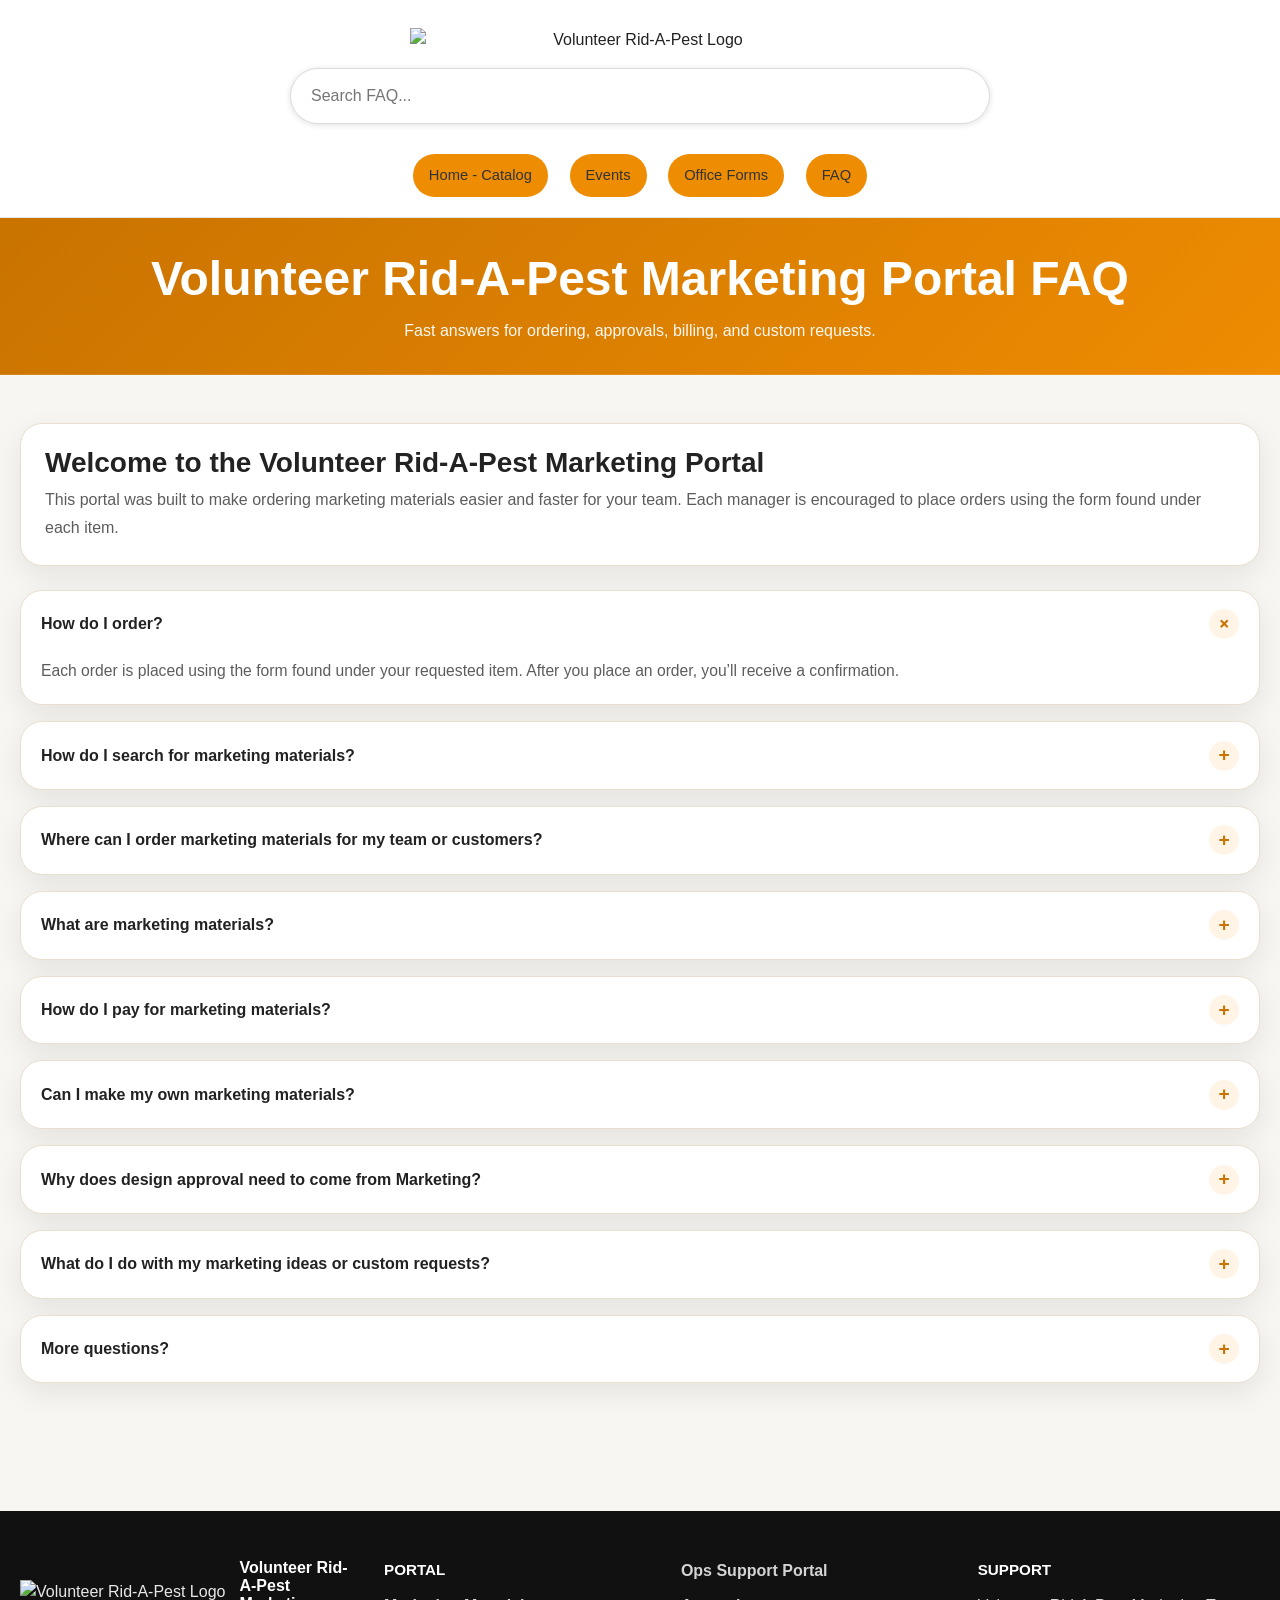
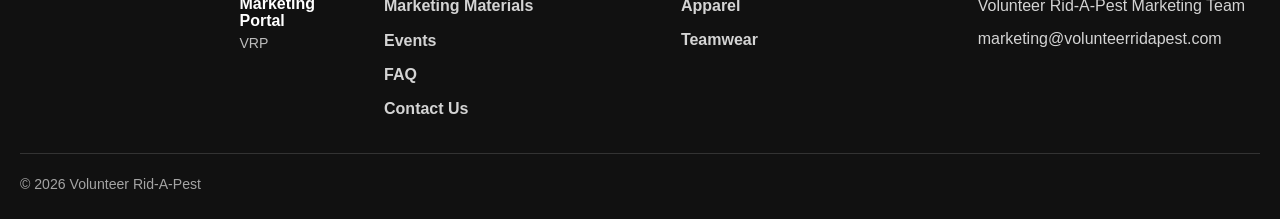
==== commit ce8c5180: "done" ====
--- a/faq/index.html
+++ b/faq/index.html
@@ -3,10 +3,10 @@
 <head>
   <meta charset="UTF-8" />
   <meta name="viewport" content="width=device-width, initial-scale=1.0"/>
-  <title>Marketing Material Portal FAQ</title>
-
-  <link rel="icon" type="image/png" href="../images/favicon/Mouse Favicon.png" />
-  <link rel="shortcut icon" href="../images/favicon/Mouse Favicon.png" />
+  <title>Volunteer Rid-A-Pest Marketing Portal FAQ</title>
+
+  <link rel="icon" type="image/png" href="../images/favicon/vrp-favicon.png" />
+  <link rel="shortcut icon" href="../images/favicon/vrp-favicon.png" />
   <link rel="stylesheet" href="../style.css" />
 
   <style>
@@ -67,15 +67,15 @@
     }
 
     .faq-question:hover {
-      background: var(--nw-green-soft);
+      background: var(--vrp-orange-soft);
     }
 
     .faq-icon {
       width: 30px;
       height: 30px;
       border-radius: 999px;
-      background: var(--nw-green-soft);
-      color: var(--nw-green-dark);
+      background: var(--vrp-orange-soft);
+      color: var(--vrp-orange-dark);
       display: flex;
       align-items: center;
       justify-content: center;
@@ -117,8 +117,8 @@
       margin-top: 1.5rem;
       padding: 1rem 1.1rem;
       border-radius: var(--radius-lg);
-      background: var(--nw-green-soft);
-      border: 1px solid rgba(133, 196, 70, 0.25);
+      background: var(--vrp-orange-soft);
+      border: 1px solid rgba(238, 140, 2, 0.25);
       color: var(--text);
       line-height: 1.6;
     }
@@ -146,7 +146,7 @@
   <div class="header-top centered-header-layout">
 
     <div class="header-left">
-      <img src="../images/logos/R1-5.png" alt="Northwest Logo" class="brand-logo huge-logo" />
+      <img src="../images/logos/vrp-logo.png" alt="Volunteer Rid-A-Pest Logo" class="brand-logo huge-logo" />
     </div>
 
     <div class="header-center">
@@ -160,9 +160,8 @@
 
     <nav class="nav-bar centered-nav">
       <a href="../catalog.html" class="header-btn">Home - Catalog</a>
-      <a href="../events-nw.html" class="header-btn">Events</a>
-      <a href="https://nwst-operations.netlify.app/" class="header-btn">Office Forms</a>
-      <a href="https://marketing-fob.netlify.app/service-standards" class="header-btn">Service Standards</a>
+      <a href="../events-vrp.html" class="header-btn">Events</a>
+      <a href="https://vrp-operations.netlify.app/" class="header-btn">Office Forms</a>
       <a href="./index.html" class="header-btn">FAQ</a>
     </nav>
 
@@ -170,7 +169,7 @@
 </header>
 
 <section class="hero-banner">
-  <h1 class="hero-title">Marketing Material Portal FAQ</h1>
+  <h1 class="hero-title">Volunteer Rid-A-Pest Marketing Portal FAQ</h1>
   <p class="hero-subtitle">
     Fast answers for ordering, approvals, billing, and custom requests.
   </p>
@@ -180,9 +179,9 @@
   <div class="faq-shell">
 
     <div class="faq-card faq-intro">
-      <h2>Welcome to the Marketing Material Portal</h2>
+      <h2>Welcome to the Volunteer Rid-A-Pest Marketing Portal</h2>
       <p>
-        These branded portals were designed to make ordering marketing materials easier and faster for your team.
+        This portal was built to make ordering marketing materials easier and faster for your team.
         Each manager is encouraged to place orders using the form found under each item.
       </p>
     </div>
@@ -221,8 +220,8 @@
         </button>
         <div class="faq-answer">
           <p>
-            All leave behinds, door hangers, review cards, flyers, and miscellaneous marketing materials
-            can be ordered using your brand’s marketing material portal.
+            All leave-behinds, door hangers, review cards, flyers, and miscellaneous marketing materials
+            can be ordered using the Volunteer Rid-A-Pest marketing portal.
           </p>
         </div>
       </div>
@@ -234,9 +233,8 @@
         </button>
         <div class="faq-answer">
           <p>
-            Northwest Family of Brands marketing materials include leave behinds, door hangers, flyers,
-            coffee shop takeover cards, review cards, thank you cards, service standards, service standard posters,
-            Northwest Way posters, and more.
+            Volunteer Rid-A-Pest marketing materials include leave-behinds, door hangers, flyers,
+            review cards, thank you cards, service materials, posters, and more.
           </p>
         </div>
       </div>
@@ -248,10 +246,10 @@
         </button>
         <div class="faq-answer">
           <p>
-            Marketing materials on the portal will be coded and charged to your office by Marketing and Accounts Payable.
-          </p>
-          <p>
-            Invoices for print requests may be sent to your office through Yooz up to 8 weeks after your order.
+            Marketing materials on the portal will be coded and charged to your office by the appropriate internal team.
+          </p>
+          <p>
+            Invoices for print requests may be sent to your office after your order is submitted and processed.
           </p>
         </div>
       </div>
@@ -263,11 +261,10 @@
         </button>
         <div class="faq-answer">
           <p>
-            Please do not create or change marketing materials containing Northwest logos, icons, or The Mouse.
-            The Marketing team helps make sure everything reflects the trusted brand built together.
-          </p>
-          <p>
-            If you have a strong idea, send it to Marketing so it can be reviewed and developed the right way.
+            Please do not create or change marketing materials containing Volunteer Rid-A-Pest logos, icons, or branded elements.
+          </p>
+          <p>
+            If you have a strong idea, send it in for review so it can be developed the right way.
           </p>
         </div>
       </div>
@@ -279,9 +276,7 @@
         </button>
         <div class="faq-answer">
           <p>
-            Marketing is trained and equipped to receive feedback from teammates and customers.
-            That feedback, combined with team experience and brand history, helps create materials
-            that are clear, concise, and aligned.
+            Marketing helps protect the brand and create materials that are clear, consistent, and aligned across every location.
           </p>
         </div>
       </div>
@@ -294,8 +289,8 @@
         <div class="faq-answer">
           <p>
             Email your feedback, requests, and ideas to
-            <a href="mailto:marketingcommunications@callnorthwest.com">marketingcommunications@callnorthwest.com</a>
-            and the team will explore how to make it happen.
+            <a href="mailto:marketing@volunteerridapest.com">marketing@volunteerridapest.com</a>
+            and the team will review your request.
           </p>
         </div>
       </div>
@@ -308,7 +303,7 @@
         <div class="faq-answer">
           <p>
             For additional support, email
-            <a href="mailto:marketingcommunications@callnorthwest.com">marketingcommunications@callnorthwest.com</a>.
+            <a href="mailto:marketing@volunteerridapest.com">marketing@volunteerridapest.com</a>.
           </p>
         </div>
       </div>
@@ -324,9 +319,10 @@
 
       <div class="footer-brand-block">
         <a href="../catalog.html" class="footer-brand-link">
-          <img src="../images/northwest.png" alt="Northwest Logo" class="footer-logo" />
+          <img src="../images/logos/vrp-logo.png" alt="Volunteer Rid-A-Pest Logo" class="footer-logo" />
           <div class="footer-brand-text">
-            <span class="footer-brand-title">Marketing Material Portal</span>
+            <span class="footer-brand-title">Volunteer Rid-A-Pest Marketing Portal</span>
+            <span class="footer-brand-subtitle">VRP</span>
           </div>
         </a>
       </div>
@@ -335,9 +331,9 @@
         <h3 class="footer-title">Portal</h3>
         <div class="footer-links">
           <a href="../catalog.html">Marketing Materials</a>
-          <a href="../events-nw.html">Events</a>
+          <a href="../events-vrp.html">Events</a>
           <a href="./index.html">FAQ</a>
-          <a href="mailto:marketingcommunications@callnorthwest.com?subject=Marketing%20Request&body=Hi%20Marketing%20Team,%0D%0A%0D%0AI%20need%20help%20with:%0D%0A-%0D%0A%0D%0AOffice:%0D%0AManager:%0D%0ADue%20Date:%0D%0A">
+          <a href="mailto:marketing@volunteerridapest.com?subject=Marketing%20Request&body=Hi%20VRP%20Marketing%20Team,%0D%0A%0D%0AI%20need%20help%20with:%0D%0A-%0D%0A%0D%0AOffice:%0D%0AManager:%0D%0ADue%20Date:%0D%0A">
             Contact Us
           </a>
         </div>
@@ -345,18 +341,18 @@
 
       <div>
         <div class="footer-links">
-          <a href="https://nwst-operations.netlify.app/">Ops Support Portal</a>
-          <a href="https://app.smartsheet.com/b/form/c79abe03588f4e57ba945fe9afda2477">Mouse Apparel</a>
-          <a href="https://app.smartsheet.com/b/form/7ce55f3f15054b348da38054a92fb0be">Uniform Teamwear</a>
+          <a href="https://vrp-operations.netlify.app/">Ops Support Portal</a>
+          <a href="#">Apparel</a>
+          <a href="#">Teamwear</a>
         </div>
       </div>
 
       <div>
         <h3 class="footer-title">Support</h3>
         <div class="footer-contact-list">
-          <span>Marketing Communications Team</span>
-          <a href="mailto:marketingcommunications@callnorthwest.com">
-            marketingcommunications@callnorthwest.com
+          <span>Volunteer Rid-A-Pest Marketing Team</span>
+          <a href="mailto:marketing@volunteerridapest.com">
+            marketing@volunteerridapest.com
           </a>
         </div>
       </div>
@@ -364,7 +360,7 @@
     </div>
 
     <div class="footer-bottom">
-      <span>© 2026 Northwest Exterminating</span>
+      <span>© 2026 Volunteer Rid-A-Pest</span>
     </div>
   </div>
 </footer>
--- a/style.css
+++ b/style.css
@@ -1,767 +1,767 @@
 /* =========================
-   NORTHWEST MARKETING MATERIAL PORTAL
-      CLEAN 3-COLUMN CARD + SMARTSHEET EMBED
-         ========================= */
-
-         :root {
-           --nw-green: #85c446;
-             --nw-green-dark: #6ea634;
-               --nw-green-soft: #f3faea;
-                 --bg: #f5f5f5;
-                   --surface: #ffffff;
-                     --text: #222222;
-                       --muted: rgba(0, 0, 0, 0.64);
-                         --border: #e7e3d9;
-                           --border-light: #ececec;
-                             --shadow-soft: 0 4px 14px rgba(52, 33, 33, 0.05);
-                               --shadow-card: 0 10px 30px rgba(0, 0, 0, 0.08);
-                                 --shadow-image: 0 8px 24px rgba(0, 0, 0, 0.12);
-                                   --radius-sm: 8px;
-                                     --radius-md: 12px;
-                                       --radius-lg: 16px;
-                                         --radius-xl: 22px;
-                                           --max: 1400px;
-                                             --font: "Segoe UI", Arial, sans-serif;
-                                             }
-
-                                             /* =========================
-                                                RESET
-                                                   ========================= */
-
-                                                   *,
-                                                   *::before,
-                                                   *::after {
-                                                     box-sizing: border-box;
-                                                     }
-
-                                                     html,
-                                                     body {
-                                                       margin: 0;
-                                                         padding: 0;
-                                                           min-height: 100%;
-                                                             width: 100%;
-                                                             }
-
-                                                             body {
-                                                               font-family: var(--font);
-                                                                 background: var(--bg);
-                                                                   color: var(--text);
-                                                                     line-height: 1.5;
-                                                                     }
-
-                                                                     body.modal-open {
-                                                                       overflow: hidden;
-                                                                       }
-
-                                                                       img {
-                                                                         max-width: 100%;
-                                                                           display: block;
-                                                                           }
-
-                                                                           a {
-                                                                             color: inherit;
-                                                                               text-decoration: none;
-                                                                               }
-
-                                                                               a:visited {
-                                                                                 color: inherit;
-                                                                                 }
-
-                                                                                 button,
-                                                                                 input,
-                                                                                 select,
-                                                                                 textarea,
-                                                                                 iframe {
-                                                                                   font: inherit;
-                                                                                   }
-
-                                                                                   /* =========================
-                                                                                      GENERIC CONTAINER
-                                                                                         ========================= */
-
-                                                                                         .container {
-                                                                                           width: 100%;
-                                                                                             max-width: var(--max);
-                                                                                               margin: 0 auto;
-                                                                                                 padding: 0 20px;
-                                                                                                 }
-
-                                                                                                 /* =========================
-                                                                                                    HEADER
-                                                                                                       ========================= */
-
-                                                                                                       .site-header.google-style-header {
-                                                                                                         background: #ffffff;
-                                                                                                           border-bottom: 1px solid #e6e6e6;
-                                                                                                             padding: 1.75rem 1rem 1.25rem;
-                                                                                                             }
-
-                                                                                                             .centered-header-layout {
-                                                                                                               max-width: 1100px;
-                                                                                                                 margin: 0 auto;
-                                                                                                                   display: flex;
-                                                                                                                     flex-direction: column;
-                                                                                                                       align-items: center;
-                                                                                                                         justify-content: center;
-                                                                                                                           gap: 1rem;
-                                                                                                                             text-align: center;
-                                                                                                                             }
-
-                                                                                                                             .centered-header-layout .header-left,
-                                                                                                                             .centered-header-layout .header-center,
-                                                                                                                             .centered-header-layout .header-right {
-                                                                                                                               width: 100%;
-                                                                                                                                 display: flex;
-                                                                                                                                   justify-content: center;
-                                                                                                                                     align-items: center;
-                                                                                                                                     }
-
-                                                                                                                                     .brand-logo.huge-logo {
-                                                                                                                                       width: min(460px, 82vw);
-                                                                                                                                         max-height: 170px;
-                                                                                                                                           height: auto;
-                                                                                                                                             object-fit: contain;
-                                                                                                                                               display: block;
-                                                                                                                                               }
-
-                                                                                                                                               .portal-search {
-                                                                                                                                                 width: min(700px, 92vw);
-                                                                                                                                                   padding: 0.95rem 1.25rem;
-                                                                                                                                                     border: 1px solid #dcdcdc;
-                                                                                                                                                       border-radius: 999px;
-                                                                                                                                                         background: #ffffff;
-                                                                                                                                                           font-size: 1rem;
-                                                                                                                                                             box-shadow: 0 1px 6px rgba(32, 33, 36, 0.14);
-                                                                                                                                                               transition: border-color 0.2s ease, box-shadow 0.2s ease;
-                                                                                                                                                               }
-
-                                                                                                                                                               .portal-search:focus {
-                                                                                                                                                                 outline: none;
-                                                                                                                                                                   border-color: var(--nw-green);
-                                                                                                                                                                     box-shadow: 0 2px 10px rgba(32, 33, 36, 0.2);
-                                                                                                                                                                     }
-
-                                                                                                                                                                     .header-button-row {
-                                                                                                                                                                       display: flex;
-                                                                                                                                                                         justify-content: center;
-                                                                                                                                                                           align-items: center;
-                                                                                                                                                                             flex-wrap: wrap;
-                                                                                                                                                                               gap: 0.75rem;
-                                                                                                                                                                               }
-
-                                                                                                                                                                               .header-btn {
-                                                                                                                                                                                 background: var(--nw-green);
-                                                                                                                                                                                   color: #ffffff;
-                                                                                                                                                                                     border: none;
-                                                                                                                                                                                       border-radius: 999px;
-                                                                                                                                                                                         padding: 0.65rem 1rem;
-                                                                                                                                                                                           font-size: 0.9rem;
-                                                                                                                                                                                             font-weight: 600;
-                                                                                                                                                                                               cursor: pointer;
-                                                                                                                                                                                                 transition: transform 0.15s ease, background 0.15s ease;
-                                                                                                                                                                                                 }
-
-                                                                                                                                                                                                 .header-btn:hover {
-                                                                                                                                                                                                   background: var(--nw-green-dark);
-                                                                                                                                                                                                     transform: translateY(-1px);
-                                                                                                                                                                                                     }
-
-                                                                                                                                                                                                     .nav-bar.centered-nav {
-                                                                                                                                                                                                       max-width: 1100px;
-                                                                                                                                                                                                         margin: 0.85rem auto 0;
-                                                                                                                                                                                                           display: flex;
-                                                                                                                                                                                                             flex-wrap: wrap;
-                                                                                                                                                                                                               justify-content: center;
-                                                                                                                                                                                                                 gap: 0.8rem 1.35rem;
-                                                                                                                                                                                                                   text-align: center;
-                                                                                                                                                                                                                   }
-
-                                                                                                                                                                                                                   .nav-bar.centered-nav a {
-                                                                                                                                                                                                                     text-decoration: none;
-                                                                                                                                                                                                                       color: #333333;
-                                                                                                                                                                                                                         font-size: 0.92rem;
-                                                                                                                                                                                                                           font-weight: 500;
-                                                                                                                                                                                                                           }
-
-                                                                                                                                                                                                                           .nav-bar.centered-nav a:hover {
-                                                                                                                                                                                                                             color: var(--nw-green);
-                                                                                                                                                                                                                             }
-
-                                                                                                                                                                                                                             .google-style-header .header-top {
-                                                                                                                                                                                                                               justify-content: center !important;
-                                                                                                                                                                                                                                 align-items: center !important;
-                                                                                                                                                                                                                                 }
-
-                                                                                                                                                                                                                                 .google-style-header .header-left,
-                                                                                                                                                                                                                                 .google-style-header .header-center,
-                                                                                                                                                                                                                                 .google-style-header .header-right {
-                                                                                                                                                                                                                                   flex: unset !important;
-                                                                                                                                                                                                                                   }
-
-                                                                                                                                                                                                                                   /* =========================
-                                                                                                                                                                                                                                      HERO
-                                                                                                                                                                                                                                         ========================= */
-
-                                                                                                                                                                                                                                         .hero-banner {
-                                                                                                                                                                                                                                           background: linear-gradient(135deg, var(--nw-green-dark), var(--nw-green));
-                                                                                                                                                                                                                                             color: #ffffff;
-                                                                                                                                                                                                                                               padding: 2.25rem 1.5rem 2rem;
-                                                                                                                                                                                                                                                 text-align: center;
-                                                                                                                                                                                                                                                   box-shadow: inset 0 -1px 0 rgba(255, 255, 255, 0.12);
-                                                                                                                                                                                                                                                   }
-
-                                                                                                                                                                                                                                                   .hero-title {
-                                                                                                                                                                                                                                                     font-size: clamp(2rem, 4vw, 3rem);
-                                                                                                                                                                                                                                                       margin: 0;
-                                                                                                                                                                                                                                                         line-height: 1.05;
-                                                                                                                                                                                                                                                         }
-
-                                                                                                                                                                                                                                                         .hero-subtitle {
-                                                                                                                                                                                                                                                           margin: 0.9rem auto 0;
-                                                                                                                                                                                                                                                             max-width: 760px;
-                                                                                                                                                                                                                                                               font-size: 1rem;
-                                                                                                                                                                                                                                                                 opacity: 0.95;
-                                                                                                                                                                                                                                                                 }
-
-                                                                                                                                                                                                                                                                 /* =========================
-                                                                                                                                                                                                                                                                    FEATURE SECTION
-                                                                                                                                                                                                                                                                       ========================= */
-
-                                                                                                                                                                                                                                                                       .feature-section {
-                                                                                                                                                                                                                                                                         background: var(--bg);
-                                                                                                                                                                                                                                                                           padding: 1rem 20px 0;
-                                                                                                                                                                                                                                                                           }
-
-                                                                                                                                                                                                                                                                           .feature-content {
-                                                                                                                                                                                                                                                                             max-width: var(--max);
-                                                                                                                                                                                                                                                                               margin: 0 auto;
-                                                                                                                                                                                                                                                                                 border: 2px solid var(--nw-green);
-                                                                                                                                                                                                                                                                                   border-radius: var(--radius-lg);
-                                                                                                                                                                                                                                                                                     overflow: hidden;
-                                                                                                                                                                                                                                                                                       background: #ffffff;
-                                                                                                                                                                                                                                                                                         box-shadow: var(--shadow-card);
-                                                                                                                                                                                                                                                                                         }
-
-                                                                                                                                                                                                                                                                                         .feature-text-card {
-                                                                                                                                                                                                                                                                                           padding: 1.5rem 1.5rem 1.25rem;
-                                                                                                                                                                                                                                                                                           }
-
-                                                                                                                                                                                                                                                                                           .feature-text-card h2 {
-                                                                                                                                                                                                                                                                                             margin: 0;
-                                                                                                                                                                                                                                                                                               font-size: 1.8rem;
-                                                                                                                                                                                                                                                                                                 line-height: 1.15;
-                                                                                                                                                                                                                                                                                                 }
-
-                                                                                                                                                                                                                                                                                                 .feature-title-link {
-                                                                                                                                                                                                                                                                                                   color: inherit;
-                                                                                                                                                                                                                                                                                                   }
-
-                                                                                                                                                                                                                                                                                                   .feature-details {
-                                                                                                                                                                                                                                                                                                     display: grid;
-                                                                                                                                                                                                                                                                                                       grid-template-columns: repeat(3, 1fr);
-                                                                                                                                                                                                                                                                                                         gap: 16px;
-                                                                                                                                                                                                                                                                                                           margin-top: 1rem;
-                                                                                                                                                                                                                                                                                                           }
-
-                                                                                                                                                                                                                                                                                                           .feature-details p {
-                                                                                                                                                                                                                                                                                                             margin: 0;
-                                                                                                                                                                                                                                                                                                               padding: 1rem;
-                                                                                                                                                                                                                                                                                                                 border-radius: 12px;
-                                                                                                                                                                                                                                                                                                                   background: var(--nw-green-soft);
-                                                                                                                                                                                                                                                                                                                     color: #1f1f1f;
-                                                                                                                                                                                                                                                                                                                       line-height: 1.45;
-                                                                                                                                                                                                                                                                                                                       }
-
-                                                                                                                                                                                                                                                                                                                       /* =========================
-                                                                                                                                                                                                                                                                                                                          MAIN
-                                                                                                                                                                                                                                                                                                                             ========================= */
-
-                                                                                                                                                                                                                                                                                                                             main {
-                                                                                                                                                                                                                                                                                                                               padding: 1.5rem 0 3rem;
-                                                                                                                                                                                                                                                                                                                               }
-
-                                                                                                                                                                                                                                                                                                                               .page-content-wrapper,
-                                                                                                                                                                                                                                                                                                                               .page-shell {
-                                                                                                                                                                                                                                                                                                                                 width: 100%;
-                                                                                                                                                                                                                                                                                                                                   max-width: var(--max);
-                                                                                                                                                                                                                                                                                                                                     margin: 0 auto;
-                                                                                                                                                                                                                                                                                                                                       padding: 0 20px;
-                                                                                                                                                                                                                                                                                                                                       }
-
-                                                                                                                                                                                                                                                                                                                                       /* =========================
-                                                                                                                                                                                                                                                                                                                                          PRODUCT GRID
-                                                                                                                                                                                                                                                                                                                                             ========================= */
-
-                                                                                                                                                                                                                                                                                                                                             .product-grid {
-                                                                                                                                                                                                                                                                                                                                               display: grid;
-                                                                                                                                                                                                                                                                                                                                                 grid-template-columns: repeat(3, minmax(0, 1fr));
-                                                                                                                                                                                                                                                                                                                                                   gap: 1.5rem;
-                                                                                                                                                                                                                                                                                                                                                     width: 100%;
-                                                                                                                                                                                                                                                                                                                                                       max-width: var(--max);
-                                                                                                                                                                                                                                                                                                                                                         margin: 0 auto;
-                                                                                                                                                                                                                                                                                                                                                           padding: 0 20px;
-                                                                                                                                                                                                                                                                                                                                                             align-items: start;
-                                                                                                                                                                                                                                                                                                                                                             }
-
-                                                                                                                                                                                                                                                                                                                                                             .product-card,
-                                                                                                                                                                                                                                                                                                                                                             .retail-card {
-                                                                                                                                                                                                                                                                                                                                                               background: var(--surface);
-                                                                                                                                                                                                                                                                                                                                                                 border: 1px solid var(--border);
-                                                                                                                                                                                                                                                                                                                                                                   border-radius: var(--radius-xl);
-                                                                                                                                                                                                                                                                                                                                                                     padding: 1.1rem;
-                                                                                                                                                                                                                                                                                                                                                                       box-shadow: var(--shadow-card);
-                                                                                                                                                                                                                                                                                                                                                                         transition: transform 0.2s ease, box-shadow 0.2s ease;
-                                                                                                                                                                                                                                                                                                                                                                           width: 100%;
-                                                                                                                                                                                                                                                                                                                                                                             display: flex;
-                                                                                                                                                                                                                                                                                                                                                                               flex-direction: column;
-                                                                                                                                                                                                                                                                                                                                                                                 overflow: hidden;
-                                                                                                                                                                                                                                                                                                                                                                                   min-height: 100%;
-                                                                                                                                                                                                                                                                                                                                                                                   }
-
-                                                                                                                                                                                                                                                                                                                                                                                   .product-card:hover,
-                                                                                                                                                                                                                                                                                                                                                                                   .retail-card:hover {
-                                                                                                                                                                                                                                                                                                                                                                                     transform: translateY(-3px);
-                                                                                                                                                                                                                                                                                                                                                                                       box-shadow: 0 14px 34px rgba(0, 0, 0, 0.1);
-                                                                                                                                                                                                                                                                                                                                                                                       }
-
-                                                                                                                                                                                                                                                                                                                                                                                       body.modal-open .product-card:hover,
-                                                                                                                                                                                                                                                                                                                                                                                       body.modal-open .retail-card:hover {
-                                                                                                                                                                                                                                                                                                                                                                                         transform: none;
-                                                                                                                                                                                                                                                                                                                                                                                         }
-
-                                                                                                                                                                                                                                                                                                                                                                                         /* =========================
-                                                                                                                                                                                                                                                                                                                                                                                            CARD INTERNAL LAYOUT
-                                                                                                                                                                                                                                                                                                                                                                                               ========================= */
-
-                                                                                                                                                                                                                                                                                                                                                                                               .row-layout,
-                                                                                                                                                                                                                                                                                                                                                                                               .retail-card-inner,
-                                                                                                                                                                                                                                                                                                                                                                                               .stack-card-layout {
-                                                                                                                                                                                                                                                                                                                                                                                                 display: grid;
-                                                                                                                                                                                                                                                                                                                                                                                                   grid-template-columns: 120px minmax(0, 1fr);
-                                                                                                                                                                                                                                                                                                                                                                                                     gap: 1rem;
-                                                                                                                                                                                                                                                                                                                                                                                                       align-items: start;
-                                                                                                                                                                                                                                                                                                                                                                                                       }
-
-                                                                                                                                                                                                                                                                                                                                                                                                       /* =========================
-                                                                                                                                                                                                                                                                                                                                                                                                          LEFT IMAGE
-                                                                                                                                                                                                                                                                                                                                                                                                             ========================= */
-
-                                                                                                                                                                                                                                                                                                                                                                                                             .flyer-expand-toggle,
-                                                                                                                                                                                                                                                                                                                                                                                                             .retail-media {
-                                                                                                                                                                                                                                                                                                                                                                                                               width: 100%;
-                                                                                                                                                                                                                                                                                                                                                                                                               }
-
-                                                                                                                                                                                                                                                                                                                                                                                                               .flyer-thumb-container {
-                                                                                                                                                                                                                                                                                                                                                                                                                 display: block;
-                                                                                                                                                                                                                                                                                                                                                                                                                   width: 100%;
-                                                                                                                                                                                                                                                                                                                                                                                                                     cursor: pointer;
-                                                                                                                                                                                                                                                                                                                                                                                                                     }
-
-                                                                                                                                                                                                                                                                                                                                                                                                                     .flyer-thumb {
-                                                                                                                                                                                                                                                                                                                                                                                                                       width: 100%;
-                                                                                                                                                                                                                                                                                                                                                                                                                         aspect-ratio: 4 / 5;
-                                                                                                                                                                                                                                                                                                                                                                                                                           object-fit: contain;
-                                                                                                                                                                                                                                                                                                                                                                                                                             background: #f3f3f3;
-                                                                                                                                                                                                                                                                                                                                                                                                                               border-radius: 14px;
-                                                                                                                                                                                                                                                                                                                                                                                                                                 box-shadow: var(--shadow-image);
-                                                                                                                                                                                                                                                                                                                                                                                                                                   cursor: pointer;
-                                                                                                                                                                                                                                                                                                                                                                                                                                     padding: 0.5rem;
-                                                                                                                                                                                                                                                                                                                                                                                                                                       border: 1px solid var(--border-light);
-                                                                                                                                                                                                                                                                                                                                                                                                                                       }
-
-                                                                                                                                                                                                                                                                                                                                                                                                                                       .zoom-hint,
-                                                                                                                                                                                                                                                                                                                                                                                                                                       .flyer-zoom-text {
-                                                                                                                                                                                                                                                                                                                                                                                                                                         display: block;
-                                                                                                                                                                                                                                                                                                                                                                                                                                           text-align: center;
-                                                                                                                                                                                                                                                                                                                                                                                                                                             font-size: 0.8rem;
-                                                                                                                                                                                                                                                                                                                                                                                                                                               color: #666666;
-                                                                                                                                                                                                                                                                                                                                                                                                                                                 margin-top: 0.55rem;
-                                                                                                                                                                                                                                                                                                                                                                                                                                                   margin-bottom: 0;
-                                                                                                                                                                                                                                                                                                                                                                                                                                                     line-height: 1.25;
-                                                                                                                                                                                                                                                                                                                                                                                                                                                     }
-
-                                                                                                                                                                                                                                                                                                                                                                                                                                                     /* =========================
-                                                                                                                                                                                                                                                                                                                                                                                                                                                        RIGHT CONTENT
-                                                                                                                                                                                                                                                                                                                                                                                                                                                           ========================= */
-
-                                                                                                                                                                                                                                                                                                                                                                                                                                                           .product-details,
-                                                                                                                                                                                                                                                                                                                                                                                                                                                           .retail-content,
-                                                                                                                                                                                                                                                                                                                                                                                                                                                           .compact-card-details {
-                                                                                                                                                                                                                                                                                                                                                                                                                                                             display: flex;
-                                                                                                                                                                                                                                                                                                                                                                                                                                                               flex-direction: column;
-                                                                                                                                                                                                                                                                                                                                                                                                                                                                 gap: 0.75rem;
-                                                                                                                                                                                                                                                                                                                                                                                                                                                                   width: 100%;
-                                                                                                                                                                                                                                                                                                                                                                                                                                                                     min-width: 0;
-                                                                                                                                                                                                                                                                                                                                                                                                                                                                       max-width: none;
-                                                                                                                                                                                                                                                                                                                                                                                                                                                                       }
-
-                                                                                                                                                                                                                                                                                                                                                                                                                                                                       .product-status,
-                                                                                                                                                                                                                                                                                                                                                                                                                                                                       .status-chip,
-                                                                                                                                                                                                                                                                                                                                                                                                                                                                       .product-subtext,
-                                                                                                                                                                                                                                                                                                                                                                                                                                                                       .retail-subtext,
-                                                                                                                                                                                                                                                                                                                                                                                                                                                                       .embedded-form-header,
-                                                                                                                                                                                                                                                                                                                                                                                                                                                                       .embedded-form-label,
-                                                                                                                                                                                                                                                                                                                                                                                                                                                                       .embedded-form-note,
-                                                                                                                                                                                                                                                                                                                                                                                                                                                                       .product-info-box {
-                                                                                                                                                                                                                                                                                                                                                                                                                                                                         display: none;
-                                                                                                                                                                                                                                                                                                                                                                                                                                                                         }
-
-                                                                                                                                                                                                                                                                                                                                                                                                                                                                         .product-title,
-                                                                                                                                                                                                                                                                                                                                                                                                                                                                         .retail-title {
-                                                                                                                                                                                                                                                                                                                                                                                                                                                                           font-size: 1rem;
-                                                                                                                                                                                                                                                                                                                                                                                                                                                                             color: #2f2f2f;
-                                                                                                                                                                                                                                                                                                                                                                                                                                                                               margin: 0;
-                                                                                                                                                                                                                                                                                                                                                                                                                                                                                 line-height: 1.2;
-                                                                                                                                                                                                                                                                                                                                                                                                                                                                                   font-weight: 700;
-                                                                                                                                                                                                                                                                                                                                                                                                                                                                                   }
-
-                                                                                                                                                                                                                                                                                                                                                                                                                                                                                   .product-meta,
-                                                                                                                                                                                                                                                                                                                                                                                                                                                                                   .product-description {
-                                                                                                                                                                                                                                                                                                                                                                                                                                                                                     font-size: 0.9rem;
-                                                                                                                                                                                                                                                                                                                                                                                                                                                                                       color: var(--muted);
-                                                                                                                                                                                                                                                                                                                                                                                                                                                                                         margin: 0;
-                                                                                                                                                                                                                                                                                                                                                                                                                                                                                         }
-
-                                                                                                                                                                                                                                                                                                                                                                                                                                                                                         /* =========================
-                                                                                                                                                                                                                                                                                                                                                                                                                                                                                            EMBEDDED SMARTSHEET FORM
-                                                                                                                                                                                                                                                                                                                                                                                                                                                                                               ========================= */
-
-                                                                                                                                                                                                                                                                                                                                                                                                                                                                                               .embedded-form-wrap {
-                                                                                                                                                                                                                                                                                                                                                                                                                                                                                                 display: block;
-                                                                                                                                                                                                                                                                                                                                                                                                                                                                                                   width: 100%;
-                                                                                                                                                                                                                                                                                                                                                                                                                                                                                                     margin: 0;
-                                                                                                                                                                                                                                                                                                                                                                                                                                                                                                       padding: 0;
-                                                                                                                                                                                                                                                                                                                                                                                                                                                                                                       }
-
-                                                                                                                                                                                                                                                                                                                                                                                                                                                                                                       .smartsheet-embed,
-                                                                                                                                                                                                                                                                                                                                                                                                                                                                                                       .compact-embed {
-                                                                                                                                                                                                                                                                                                                                                                                                                                                                                                         display: block;
-                                                                                                                                                                                                                                                                                                                                                                                                                                                                                                           width: 100%;
-                                                                                                                                                                                                                                                                                                                                                                                                                                                                                                             min-width: 0;
-                                                                                                                                                                                                                                                                                                                                                                                                                                                                                                               height: 520px;
-                                                                                                                                                                                                                                                                                                                                                                                                                                                                                                                 border: 1px solid #e3e3e3;
-                                                                                                                                                                                                                                                                                                                                                                                                                                                                                                                   border-radius: 16px;
-                                                                                                                                                                                                                                                                                                                                                                                                                                                                                                                     background: #ffffff;
-                                                                                                                                                                                                                                                                                                                                                                                                                                                                                                                       overflow: hidden;
-                                                                                                                                                                                                                                                                                                                                                                                                                                                                                                                       }
-
-                                                                                                                                                                                                                                                                                                                                                                                                                                                                                                                       /* =========================
-                                                                                                                                                                                                                                                                                                                                                                                                                                                                                                                          LEGACY FORM STYLES
-                                                                                                                                                                                                                                                                                                                                                                                                                                                                                                                             ========================= */
-
-                                                                                                                                                                                                                                                                                                                                                                                                                                                                                                                             .product-details form,
-                                                                                                                                                                                                                                                                                                                                                                                                                                                                                                                             .retail-form {
-                                                                                                                                                                                                                                                                                                                                                                                                                                                                                                                               display: flex;
-                                                                                                                                                                                                                                                                                                                                                                                                                                                                                                                                 flex-direction: column;
-                                                                                                                                                                                                                                                                                                                                                                                                                                                                                                                                   gap: 1rem;
-                                                                                                                                                                                                                                                                                                                                                                                                                                                                                                                                   }
-
-                                                                                                                                                                                                                                                                                                                                                                                                                                                                                                                                   .product-details input,
-                                                                                                                                                                                                                                                                                                                                                                                                                                                                                                                                   .product-details select,
-                                                                                                                                                                                                                                                                                                                                                                                                                                                                                                                                   .product-details textarea,
-                                                                                                                                                                                                                                                                                                                                                                                                                                                                                                                                   .retail-form input,
-                                                                                                                                                                                                                                                                                                                                                                                                                                                                                                                                   .retail-form select,
-                                                                                                                                                                                                                                                                                                                                                                                                                                                                                                                                   .retail-form textarea {
-                                                                                                                                                                                                                                                                                                                                                                                                                                                                                                                                     width: 100%;
-                                                                                                                                                                                                                                                                                                                                                                                                                                                                                                                                       padding: 1.1rem 1.15rem;
-                                                                                                                                                                                                                                                                                                                                                                                                                                                                                                                                         font-size: 1rem;
-                                                                                                                                                                                                                                                                                                                                                                                                                                                                                                                                           border: 1px solid #cfcfcf;
-                                                                                                                                                                                                                                                                                                                                                                                                                                                                                                                                             border-radius: 18px;
-                                                                                                                                                                                                                                                                                                                                                                                                                                                                                                                                               background: #ffffff;
-                                                                                                                                                                                                                                                                                                                                                                                                                                                                                                                                                 transition: border-color 0.2s ease, box-shadow 0.2s ease;
-                                                                                                                                                                                                                                                                                                                                                                                                                                                                                                                                                   color: #222222;
-                                                                                                                                                                                                                                                                                                                                                                                                                                                                                                                                                     appearance: none;
-                                                                                                                                                                                                                                                                                                                                                                                                                                                                                                                                                     }
-
-                                                                                                                                                                                                                                                                                                                                                                                                                                                                                                                                                     .product-details input::placeholder,
-                                                                                                                                                                                                                                                                                                                                                                                                                                                                                                                                                     .product-details textarea::placeholder,
-                                                                                                                                                                                                                                                                                                                                                                                                                                                                                                                                                     .retail-form input::placeholder,
-                                                                                                                                                                                                                                                                                                                                                                                                                                                                                                                                                     .retail-form textarea::placeholder {
-                                                                                                                                                                                                                                                                                                                                                                                                                                                                                                                                                       color: rgba(0, 0, 0, 0.52);
-                                                                                                                                                                                                                                                                                                                                                                                                                                                                                                                                                       }
-
-                                                                                                                                                                                                                                                                                                                                                                                                                                                                                                                                                       .product-details input:focus,
-                                                                                                                                                                                                                                                                                                                                                                                                                                                                                                                                                       .product-details select:focus,
-                                                                                                                                                                                                                                                                                                                                                                                                                                                                                                                                                       .product-details textarea:focus,
-                                                                                                                                                                                                                                                                                                                                                                                                                                                                                                                                                       .retail-form input:focus,
-                                                                                                                                                                                                                                                                                                                                                                                                                                                                                                                                                       .retail-form select:focus,
-                                                                                                                                                                                                                                                                                                                                                                                                                                                                                                                                                       .retail-form textarea:focus {
-                                                                                                                                                                                                                                                                                                                                                                                                                                                                                                                                                         outline: none;
-                                                                                                                                                                                                                                                                                                                                                                                                                                                                                                                                                           border-color: var(--nw-green);
-                                                                                                                                                                                                                                                                                                                                                                                                                                                                                                                                                             box-shadow: 0 0 0 4px rgba(133, 196, 70, 0.16);
-                                                                                                                                                                                                                                                                                                                                                                                                                                                                                                                                                             }
-
-                                                                                                                                                                                                                                                                                                                                                                                                                                                                                                                                                             /* =========================
-                                                                                                                                                                                                                                                                                                                                                                                                                                                                                                                                                                IMAGE MODAL
-                                                                                                                                                                                                                                                                                                                                                                                                                                                                                                                                                                   ========================= */
-
-                                                                                                                                                                                                                                                                                                                                                                                                                                                                                                                                                                   .image-modal {
-                                                                                                                                                                                                                                                                                                                                                                                                                                                                                                                                                                     position: fixed;
-                                                                                                                                                                                                                                                                                                                                                                                                                                                                                                                                                                       inset: 0;
-                                                                                                                                                                                                                                                                                                                                                                                                                                                                                                                                                                         z-index: 9999;
-                                                                                                                                                                                                                                                                                                                                                                                                                                                                                                                                                                         }
-
-                                                                                                                                                                                                                                                                                                                                                                                                                                                                                                                                                                         .image-modal-backdrop {
-                                                                                                                                                                                                                                                                                                                                                                                                                                                                                                                                                                           position: absolute;
-                                                                                                                                                                                                                                                                                                                                                                                                                                                                                                                                                                             inset: 0;
-                                                                                                                                                                                                                                                                                                                                                                                                                                                                                                                                                                               background: rgba(0, 0, 0, 0.75);
-                                                                                                                                                                                                                                                                                                                                                                                                                                                                                                                                                                               }
-
-                                                                                                                                                                                                                                                                                                                                                                                                                                                                                                                                                                               .image-modal-content {
-                                                                                                                                                                                                                                                                                                                                                                                                                                                                                                                                                                                 position: relative;
-                                                                                                                                                                                                                                                                                                                                                                                                                                                                                                                                                                                   z-index: 2;
-                                                                                                                                                                                                                                                                                                                                                                                                                                                                                                                                                                                     max-width: 900px;
-                                                                                                                                                                                                                                                                                                                                                                                                                                                                                                                                                                                       margin: 4vh auto;
-                                                                                                                                                                                                                                                                                                                                                                                                                                                                                                                                                                                         padding: 20px;
-                                                                                                                                                                                                                                                                                                                                                                                                                                                                                                                                                                                         }
-
-                                                                                                                                                                                                                                                                                                                                                                                                                                                                                                                                                                                         .image-modal-content img {
-                                                                                                                                                                                                                                                                                                                                                                                                                                                                                                                                                                                           width: 100%;
-                                                                                                                                                                                                                                                                                                                                                                                                                                                                                                                                                                                             max-height: 88vh;
-                                                                                                                                                                                                                                                                                                                                                                                                                                                                                                                                                                                               object-fit: contain;
-                                                                                                                                                                                                                                                                                                                                                                                                                                                                                                                                                                                                 background: #ffffff;
-                                                                                                                                                                                                                                                                                                                                                                                                                                                                                                                                                                                                   border-radius: 16px;
-                                                                                                                                                                                                                                                                                                                                                                                                                                                                                                                                                                                                   }
-
-                                                                                                                                                                                                                                                                                                                                                                                                                                                                                                                                                                                                   .image-modal-close {
-                                                                                                                                                                                                                                                                                                                                                                                                                                                                                                                                                                                                     position: absolute;
-                                                                                                                                                                                                                                                                                                                                                                                                                                                                                                                                                                                                       top: 8px;
-                                                                                                                                                                                                                                                                                                                                                                                                                                                                                                                                                                                                         right: 8px;
-                                                                                                                                                                                                                                                                                                                                                                                                                                                                                                                                                                                                           width: 42px;
-                                                                                                                                                                                                                                                                                                                                                                                                                                                                                                                                                                                                             height: 42px;
-                                                                                                                                                                                                                                                                                                                                                                                                                                                                                                                                                                                                               border: none;
-                                                                                                                                                                                                                                                                                                                                                                                                                                                                                                                                                                                                                 border-radius: 999px;
-                                                                                                                                                                                                                                                                                                                                                                                                                                                                                                                                                                                                                   background: #111111;
-                                                                                                                                                                                                                                                                                                                                                                                                                                                                                                                                                                                                                     color: #ffffff;
-                                                                                                                                                                                                                                                                                                                                                                                                                                                                                                                                                                                                                       font-size: 24px;
-                                                                                                                                                                                                                                                                                                                                                                                                                                                                                                                                                                                                                         line-height: 1;
-                                                                                                                                                                                                                                                                                                                                                                                                                                                                                                                                                                                                                           cursor: pointer;
-                                                                                                                                                                                                                                                                                                                                                                                                                                                                                                                                                                                                                           }
-
-                                                                                                                                                                                                                                                                                                                                                                                                                                                                                                                                                                                                                           /* =========================
-                                                                                                                                                                                                                                                                                                                                                                                                                                                                                                                                                                                                                              FOOTER
-                                                                                                                                                                                                                                                                                                                                                                                                                                                                                                                                                                                                                                 ========================= */
-
-                                                                                                                                                                                                                                                                                                                                                                                                                                                                                                                                                                                                                                 .site-footer {
-                                                                                                                                                                                                                                                                                                                                                                                                                                                                                                                                                                                                                                   margin-top: 2rem;
-                                                                                                                                                                                                                                                                                                                                                                                                                                                                                                                                                                                                                                     background: #111111;
-                                                                                                                                                                                                                                                                                                                                                                                                                                                                                                                                                                                                                                       color: rgba(255, 255, 255, 0.9);
-                                                                                                                                                                                                                                                                                                                                                                                                                                                                                                                                                                                                                                         padding: 3rem 0 1.5rem;
-                                                                                                                                                                                                                                                                                                                                                                                                                                                                                                                                                                                                                                         }
-
-                                                                                                                                                                                                                                                                                                                                                                                                                                                                                                                                                                                                                                         .site-footer-inner {
-                                                                                                                                                                                                                                                                                                                                                                                                                                                                                                                                                                                                                                           max-width: var(--max);
-                                                                                                                                                                                                                                                                                                                                                                                                                                                                                                                                                                                                                                             margin: 0 auto;
-                                                                                                                                                                                                                                                                                                                                                                                                                                                                                                                                                                                                                                               padding: 0 20px;
-                                                                                                                                                                                                                                                                                                                                                                                                                                                                                                                                                                                                                                               }
-
-                                                                                                                                                                                                                                                                                                                                                                                                                                                                                                                                                                                                                                               .footer-grid {
-                                                                                                                                                                                                                                                                                                                                                                                                                                                                                                                                                                                                                                                 display: grid;
-                                                                                                                                                                                                                                                                                                                                                                                                                                                                                                                                                                                                                                                   grid-template-columns: 1.25fr 1fr 1fr 1.05fr;
-                                                                                                                                                                                                                                                                                                                                                                                                                                                                                                                                                                                                                                                     gap: 28px;
-                                                                                                                                                                                                                                                                                                                                                                                                                                                                                                                                                                                                                                                       align-items: start;
-                                                                                                                                                                                                                                                                                                                                                                                                                                                                                                                                                                                                                                                       }
-
-                                                                                                                                                                                                                                                                                                                                                                                                                                                                                                                                                                                                                                                       .footer-brand-block {
-                                                                                                                                                                                                                                                                                                                                                                                                                                                                                                                                                                                                                                                         display: flex;
-                                                                                                                                                                                                                                                                                                                                                                                                                                                                                                                                                                                                                                                           flex-direction: column;
-                                                                                                                                                                                                                                                                                                                                                                                                                                                                                                                                                                                                                                                             gap: 14px;
-                                                                                                                                                                                                                                                                                                                                                                                                                                                                                                                                                                                                                                                             }
-
-                                                                                                                                                                                                                                                                                                                                                                                                                                                                                                                                                                                                                                                             .footer-brand-link {
-                                                                                                                                                                                                                                                                                                                                                                                                                                                                                                                                                                                                                                                               display: flex;
-                                                                                                                                                                                                                                                                                                                                                                                                                                                                                                                                                                                                                                                                 align-items: center;
-                                                                                                                                                                                                                                                                                                                                                                                                                                                                                                                                                                                                                                                                   gap: 14px;
-                                                                                                                                                                                                                                                                                                                                                                                                                                                                                                                                                                                                                                                                     text-decoration: none;
-                                                                                                                                                                                                                                                                                                                                                                                                                                                                                                                                                                                                                                                                     }
-
-                                                                                                                                                                                                                                                                                                                                                                                                                                                                                                                                                                                                                                                                     .footer-logo {
-                                                                                                                                                                                                                                                                                                                                                                                                                                                                                                                                                                                                                                                                       height: 54px;
-                                                                                                                                                                                                                                                                                                                                                                                                                                                                                                                                                                                                                                                                         width: auto;
-                                                                                                                                                                                                                                                                                                                                                                                                                                                                                                                                                                                                                                                                           flex-shrink: 0;
-                                                                                                                                                                                                                                                                                                                                                                                                                                                                                                                                                                                                                                                                           }
-
-                                                                                                                                                                                                                                                                                                                                                                                                                                                                                                                                                                                                                                                                           .footer-brand-text {
-                                                                                                                                                                                                                                                                                                                                                                                                                                                                                                                                                                                                                                                                             display: flex;
-                                                                                                                                                                                                                                                                                                                                                                                                                                                                                                                                                                                                                                                                               flex-direction: column;
-                                                                                                                                                                                                                                                                                                                                                                                                                                                                                                                                                                                                                                                                                 gap: 3px;
-                                                                                                                                                                                                                                                                                                                                                                                                                                                                                                                                                                                                                                                                                 }
-
-                                                                                                                                                                                                                                                                                                                                                                                                                                                                                                                                                                                                                                                                                 .footer-brand-title {
-                                                                                                                                                                                                                                                                                                                                                                                                                                                                                                                                                                                                                                                                                   font-size: 1rem;
-                                                                                                                                                                                                                                                                                                                                                                                                                                                                                                                                                                                                                                                                                     font-weight: 800;
-                                                                                                                                                                                                                                                                                                                                                                                                                                                                                                                                                                                                                                                                                       color: #ffffff;
-                                                                                                                                                                                                                                                                                                                                                                                                                                                                                                                                                                                                                                                                                         line-height: 1.1;
-                                                                                                                                                                                                                                                                                                                                                                                                                                                                                                                                                                                                                                                                                         }
-
-                                                                                                                                                                                                                                                                                                                                                                                                                                                                                                                                                                                                                                                                                         .footer-brand-subtitle {
-                                                                                                                                                                                                                                                                                                                                                                                                                                                                                                                                                                                                                                                                                           font-size: 0.88rem;
-                                                                                                                                                                                                                                                                                                                                                                                                                                                                                                                                                                                                                                                                                             color: rgba(255, 255, 255, 0.72);
-                                                                                                                                                                                                                                                                                                                                                                                                                                                                                                                                                                                                                                                                                             }
-
-                                                                                                                                                                                                                                                                                                                                                                                                                                                                                                                                                                                                                                                                                             .footer-title {
-                                                                                                                                                                                                                                                                                                                                                                                                                                                                                                                                                                                                                                                                                               margin: 0 0 0.75rem;
-                                                                                                                                                                                                                                                                                                                                                                                                                                                                                                                                                                                                                                                                                                 font-size: 0.95rem;
-                                                                                                                                                                                                                                                                                                                                                                                                                                                                                                                                                                                                                                                                                                   font-weight: 800;
-                                                                                                                                                                                                                                                                                                                                                                                                                                                                                                                                                                                                                                                                                                     color: #ffffff;
-                                                                                                                                                                                                                                                                                                                                                                                                                                                                                                                                                                                                                                                                                                       text-transform: uppercase;
-                                                                                                                                                                                                                                                                                                                                                                                                                                                                                                                                                                                                                                                                                                       }
-
-                                                                                                                                                                                                                                                                                                                                                                                                                                                                                                                                                                                                                                                                                                       .footer-copy,
-                                                                                                                                                                                                                                                                                                                                                                                                                                                                                                                                                                                                                                                                                                       .footer-text {
-                                                                                                                                                                                                                                                                                                                                                                                                                                                                                                                                                                                                                                                                                                         margin: 0;
-                                                                                                                                                                                                                                                                                                                                                                                                                                                                                                                                                                                                                                                                                                           font-size: 0.95rem;
-                                                                                                                                                                                                                                                                                                                                                                                                                                                                                                                                                                                                                                                                                                             color: rgba(255, 255, 255, 0.72);
-                                                                                                                                                                                                                                                                                                                                                                                                                                                                                                                                                                                                                                                                                                               line-height: 1.6;
-                                                                                                                                                                                                                                                                                                                                                                                                                                                                                                                                                                                                                                                                                                               }
-
-                                                                                                                                                                                                                                                                                                                                                                                                                                                                                                                                                                                                                                                                                                               .footer-links {
-                                                                                                                                                                                                                                                                                                                                                                                                                                                                                                                                                                                                                                                                                                                 display: flex;
-                                                                                                                                                                                                                                                                                                                                                                                                                                                                                                                                                                                                                                                                                                                   flex-direction: column;
-                                                                                                                                                                                                                                                                                                                                                                                                                                                                                                                                                                                                                                                                                                                     gap: 0.65rem;
-                                                                                                                                                                                                                                                                                                                                                                                                                                                                                                                                                                                                                                                                                                                     }
-
-                                                                                                                                                                                                                                                                                                                                                                                                                                                                                                                                                                                                                                                                                                                     .footer-links a {
-                                                                                                                                                                                                                                                                                                                                                                                                                                                                                                                                                                                                                                                                                                                       color: rgba(255, 255, 255, 0.82);
-                                                                                                                                                                                                                                                                                                                                                                                                                                                                                                                                                                                                                                                                                                                         font-weight: 600;
-                                                                                                                                                                                                                                                                                                                                                                                                                                                                                                                                                                                                                                                                                                                         }
-
-                                                                                                                                                                                                                                                                                                                                                                                                                                                                                                                                                                                                                                                                                                                         .footer-links a:hover {
-                                                                                                                                                                                                                                                                                                                                                                                                                                                                                                                                                                                                                                                                                                                           color: #ffffff;
-                                                                                                                                                                                                                                                                                                                                                                                                                                                                                                                                                                                                                                                                                                                           }
-
-                                                                                                                                                                                                                                                                                                                                                                                                                                                                                                                                                                                                                                                                                                                           .footer-contact-list {
-                                                                                                                                                                                                                                                                                                                                                                                                                                                                                                                                                                                                                                                                                                                             display: flex;
-                                                                                                                                                                                                                                                                                                                                                                                                                                                                                                                                                                                                                                                                                                                               flex-direction: column;
-                                                                                                                                                                                                                                                                                                                                                                                                                                                                                                                                                                                                                                                                                                                                 gap: 0.55rem;
-                                                                                                                                                                                                                                                                                                                                                                                                                                                                                                                                                                                                                                                                                                                                 }
-
-                                                                                                                                                                                                                                                                                                                                                                                                                                                                                                                                                                                                                                                                                                                                 .footer-contact-list a,
-                                                                                                                                                                                                                                                                                                                                                                                                                                                                                                                                                                                                                                                                                                                                 .footer-contact-list span {
-                                                                                                                                                                                                                                                                                                                                                                                                                                                                                                                                                                                                                                                                                                                                   color: rgba(255, 255, 255, 0.82);
-                                                                                                                                                                                                                                                                                                                                                                                                                                                                                                                                                                                                                                                                                                                                     line-height: 1.5;
-                                                                                                                                                                                                                                                                                                                                                                                                                                                                                                                                                                                                                                                                                                                                     }
-
-                                                                                                                                                                                                                                                                                                                                                                                                                                                                                                                                                                                                                                                                                                                                     .footer-bottom {
-                                                                                                                                                                                                                                                                                                                                                                                                                                                                                                                                                                                                                                                                                                                                       margin-top: 2rem;
-                                                                                                                                                                                                                                                                                                                                                                                                                                                                                                                                                                                                                                                                                                                                         padding-top: 1.2rem;
-                                                                                                                                                                                                                                                                                                                                                                                                                                                                                                                                                                                                                                                                                                                                           border-top: 1px solid rgba(255, 255, 255, 0.14);
-                                                                                                                                                                                                                                                                                                                                                                                                                                                                                                                                                                                                                                                                                                                                             display: flex;
-                                                                                                                                                                                                                                                                                                                                                                                                                                                                                                                                                                                                                                                                                                                                               justify-content: space-between;
-                                                                                                                                                                                                                                                                                                                                                                                                                                                                                                                                                                                                                                                                                                                                                 gap: 16px;
-                                                                                                                                                                                                                                                                                                                                                                                                                                                                                                                                                                                                                                                                                                                                                   flex-wrap: wrap;
-                                                                                                                                                                                                                                                                                                                                                                                                                                                                                                                                                                                                                                                                                                                                                     font-size: 0.88rem;
-                                                                                                                                                                                                                                                                                                                                                                                                                                                                                                                                                                                                                                                                                                                                                       color: rgba(255, 255, 255, 0.62);
-                                                                                                                                                                                                                                                                                                                                                                                                                                                                                                                                                                                                                                                                                                                                                       }
-
-                                                                                                                                                                                                                                                                                                                                                                                                                                                                                                                                                                                                                                                                                                                                                       /* =========================
-                                                                                                                                                                                                                                                                                                                                                                                                                                                                                                                                                                                                                                                                                                                                                          RESPONSIVE
-                                                                                                                                                                                                                                                                                                                                                                                                                                                                                                                                                                                                                                                                                                                                                             ========================= */
-
-                                                                                                                                                                                                                                                                                                                                                                                                                                                                                                                                                                                                                                                                                                                                                             @media (max-width: 1200px) {
-                                                                                                                                                                                                                                                                                                                                                                                                                                                                                                                                                                                                                                                                                                                                                               .product-grid {
-                                                                                                                                                                                                                                                                                                                                                                                                                                                                                                                                                                                                                                                                                                                                                                   grid-template-columns: repeat(2, minmax(0, 1fr));
-                                                                                                                                                                                                                                                                                                                                                                                                                                                                                                                                                                                                                                                                                                                                                                     }
-
-                                                                                                                                                                                                                                                                                                                                                                                                                                                                                                                                                                                                                                                                                                                                                                       .footer-grid {
-                                                                                                                                                                                                                                                                                                                                                                                                                                                                                                                                                                                                                                                                                                                                                                           grid-template-columns: 1fr 1fr;
-                                                                                                                                                                                                                                                                                                                                                                                                                                                                                                                                                                                                                                                                                                                                                                             }
-                                                                                                                                                                                                                                                                                                                                                                                                                                                                                                                                                                                                                                                                                                                                                                             }
-
-                                                                                                                                                                                                                                                                                                                                                                                                                                                                                                                                                                                                                                                                                                                                                                             @media (max-width: 900px) {
-                                                                                                                                                                                                                                                                                                                                                                                                                                                                                                                                                                                                                                                                                                                                                                               .feature-details {
-                                                                                                                                                                                                                                                                                                                                                                                                                                                                                                                                                                                                                                                                                                                                                                                   grid-template-columns: 1fr;
-                                                                                                                                                                                                                                                                                                                                                                                                                                                                                                                                                                                                                                                                                                                                                                                     }
-
-                                                                                                                                                                                                                                                                                                                                                                                                                                                                                                                                                                                                                                                                                                                                                                                       .product-grid {
-                                                                                                                                                                                                                                                                                                                                                                                                                                                                                                                                                                                                                                                                                                                                                                                           grid-template-columns: 1fr;
-                                                                                                                                                                                                                                                                                                                                                                                                                                                                                                                                                                                                                                                                                                                                                                                             }
-
-                                                                                                                                                                                                                                                                                                                                                                                                                                                                                                                                                                                                                                                                                                                                                                                               .row-layout,
-                                                                                                                                                                                                                                                                                                                                                                                                                                                                                                                                                                                                                                                                                                                                                                                                 .retail-card-inner,
-                                                                                                                                                                                                                                                                                                                                                                                                                                                                                                                                                                                                                                                                                                                                                                                                   .stack-card-layout {
-                                                                                                                                                                                                                                                                                                                                                                                                                                                                                                                                                                                                                                                                                                                                                                                                       grid-template-columns: 110px minmax(0, 1fr);
-                                                                                                                                                                                                                                                                                                                                                                                                                                                                                                                                                                                                                                                                                                                                                                                                           gap: 0.9rem;
-                                                                                                                                                                                                                                                                                                                                                                                                                                                                                                                                                                                                                                                                                                                                                                                                             }
-
-                                                                                                                                                                                                                                                                                                                                                                                                                                                                                                                                                                                                                                                                                                                                                                                                               .smartsheet-embed,
-                                                                                                                                                                                                                                                                                                                                                                                                                                                                                                                                                                                                                                                                                                                                                                                                                 .compact-embed {
-                                                                                                                                                                                                                                                                                                                                                                                                                                                                                                                                                                                                                                                                                                                                                                                                                     height: 560px;
-                                                                                                                                                                                                                                                                                                                                                                                                                                                                                                                                                                                                                                                                                                                                                                                                                       }
-                                                                                                                                                                                                                                                                                                                                                                                                                                                                                                                                                                                                                                                                                                                                                                                                                       }
-
-                                                                                                                                                                                                                                                                                                                                                                                                                                                                                                                                                                                                                                                                                                                                                                                                                       @media (max-width: 768px) {
-                                                                                                                                                                                                                                                                                                                                                                                                                                                                                                                                                                                                                                                                                                                                                                                                                         .site-header.google-style-header {
-                                                                                                                                                                                                                                                                                                                                                                                                                                                                                                                                                                                                                                                                                                                                                                                                                             padding: 1.2rem 0.8rem 1rem;
-                                                                                                                                                                                                                                                                                                                                                                                                                                                                                                                                                                                                                                                                                                                                                                                                                               }
-
-                                                                                                                                                                                                                                                                                                                                                                                                                                                                                                                                                                                                                                                                                                                                                                                                                                 .brand-logo.huge-logo {
-                                                                                                                                                                                                                                                                                                                                                                                                                                                                                                                                                                                                                                                                                                                                                                                                                                     width: min(320px, 84vw);
-                                                                                                                                                                                                                                                                                                                                                                                                                                                                                                                                                                                                                                                                                                                                                                                                                                         max-height: 120px;
-                                                                                                                                                                                                                                                                                                                                                                                                                                                                                                                                                                                                                                                                                                                                                                                                                                           }
-
-                                                                                                                                                                                                                                                                                                                                                                                                                                                                                                                                                                                                                                                                                                                                                                                                                                             .portal-search {
-                                                                                                                                                                                                                                                                                                                                                                                                                                                                                                                                                                                                                                                                                                                                                                                                                                                 width: 94vw;
-                                                                                                                                                                                                                                                                                                                                                                                                                                                                                                                                                                                                                                                                                                                                                                                                                                                     padding: 0.85rem 1rem;
-                                                                                                                                                                                                                                                                                                                                                                                                                                                                                                                                                                                                                                                                                                                                                                                                                                                         font-size: 0.95rem;
-                                                                                                                                                                                                                                                                                                                                                                                                                                                                                                                                                                                                                                                                                                                                                                                                                                                           }
-
-                                                                                                                                                                                                                                                                                                                                                                                                                                                                                                                                                                                                                                                                                                                                                                                                                                                             .header-btn {
-                                                                                                                                                                                                                                                                                                                                                                                                                                                                                                                                                                                                                                                                                                                                                                                                                                                                 font-size: 0.85rem;
-                                                                                                                                                                                                                                                                                                                                                                                                                                                                                                                                                                                                                                                                                                                                                                                                                                                                     padding: 0.55rem 0.9rem;
-                                                                                                                                                                                                                                                                                                                                                                                                                                                                                                                                                                                                                                                                                                                                                                                                                                                                       }
-
-                                                                                                                                                                                                                                                                                                                                                                                                                                                                                                                                                                                                                                                                                                                                                                                                                                                                         .nav-bar.centered-nav {
-                                                                                                                                                                                                                                                                                                                                                                                                                                                                                                                                                                                                                                                                                                                                                                                                                                                                             gap: 0.55rem 1rem;
-                                                                                                                                                                                                                                                                                                                                                                                                                                                                                                                                                                                                                                                                                                                                                                                                                                                                               }
-
-                                                                                                                                                                                                                                                                                                                                                                                                                                                                                                                                                                                                                                                                                                                                                                                                                                                                                 .nav-bar.centered-nav a {
-                                                                                                                                                                                                                                                                                                                                                                                                                                                                                                                                                                                                                                                                                                                                                                                                                                                                                     font-size: 0.87rem;
-                                                                                                                                                                                                                                                                                                                                                                                                                                                                                                                                                                                                                                                                                                                                                                                                                                                                                       }
-                                                                                                                                                                                                                                                                                                                                                                                                                                                                                                                                                                                                                                                                                                                                                                                                                                                                                       }
-
-                                                                                                                                                                                                                                                                                                                                                                                                                                                                                                                                                                                                                                                                                                                                                                                                                                                                                       @media (max-width: 680px) {
-                                                                                                                                                                                                                                                                                                                                                                                                                                                                                                                                                                                                                                                                                                                                                                                                                                                                                         .hero-banner {
-                                                                                                                                                                                                                                                                                                                                                                                                                                                                                                                                                                                                                                                                                                                                                                                                                                                                                             padding: 1.8rem 1rem 1.7rem;
-                                                                                                                                                                                                                                                                                                                                                                                                                                                                                                                                                                                                                                                                                                                                                                                                                                                                                               }
-
-                                                                                                                                                                                                                                                                                                                                                                                                                                                                                                                                                                                                                                                                                                                                                                                                                                                                                                 .feature-text-card h2 {
-                                                                                                                                                                                                                                                                                                                                                                                                                                                                                                                                                                                                                                                                                                                                                                                                                                                                                                     font-size: 1.45rem;
-                                                                                                                                                                                                                                                                                                                                                                                                                                                                                                                                                                                                                                                                                                                                                                                                                                                                                                       }
-
-                                                                                                                                                                                                                                                                                                                                                                                                                                                                                                                                                                                                                                                                                                                                                                                                                                                                                                         .product-card,
-                                                                                                                                                                                                                                                                                                                                                                                                                                                                                                                                                                                                                                                                                                                                                                                                                                                                                                           .retail-card {
-                                                                                                                                                                                                                                                                                                                                                                                                                                                                                                                                                                                                                                                                                                                                                                                                                                                                                                               padding: 1rem;
-                                                                                                                                                                                                                                                                                                                                                                                                                                                                                                                                                                                                                                                                                                                                                                                                                                                                                                                   border-radius: 18px;
-                                                                                                                                                                                                                                                                                                                                                                                                                                                                                                                                                                                                                                                                                                                                                                                                                                                                                                                     }
-
-                                                                                                                                                                                                                                                                                                                                                                                                                                                                                                                                                                                                                                                                                                                                                                                                                                                                                                                       .row-layout,
-                                                                                                                                                                                                                                                                                                                                                                                                                                                                                                                                                                                                                                                                                                                                                                                                                                                                                                                         .retail-card-inner,
-                                                                                                                                                                                                                                                                                                                                                                                                                                                                                                                                                                                                                                                                                                                                                                                                                                                                                                                           .stack-card-layout {
-                                                                                                                                                                                                                                                                                                                                                                                                                                                                                                                                                                                                                                                                                                                                                                                                                                                                                                                               grid-template-columns: 1fr;
-                                                                                                                                                                                                                                                                                                                                                                                                                                                                                                                                                                                                                                                                                                                                                                                                                                                                                                                                 }
-
-                                                                                                                                                                                                                                                                                                                                                                                                                                                                                                                                                                                                                                                                                                                                                                                                                                                                                                                                   .flyer-thumb {
-                                                                                                                                                                                                                                                                                                                                                                                                                                                                                                                                                                                                                                                                                                                                                                                                                                                                                                                                       max-height: 280px;
-                                                                                                                                                                                                                                                                                                                                                                                                                                                                                                                                                                                                                                                                                                                                                                                                                                                                                                                                         }
-
-                                                                                                                                                                                                                                                                                                                                                                                                                                                                                                                                                                                                                                                                                                                                                                                                                                                                                                                                           .smartsheet-embed,
-                                                                                                                                                                                                                                                                                                                                                                                                                                                                                                                                                                                                                                                                                                                                                                                                                                                                                                                                             .compact-embed {
-                                                                                                                                                                                                                                                                                                                                                                                                                                                                                                                                                                                                                                                                                                                                                                                                                                                                                                                                                 height: 640px;
-                                                                                                                                                                                                                                                                                                                                                                                                                                                                                                                                                                                                                                                                                                                                                                                                                                                                                                                                                     border-radius: 16px;
-                                                                                                                                                                                                                                                                                                                                                                                                                                                                                                                                                                                                                                                                                                                                                                                                                                                                                                                                                       }
-
-                                                                                                                                                                                                                                                                                                                                                                                                                                                                                                                                                                                                                                                                                                                                                                                                                                                                                                                                                         .footer-grid {
-                                                                                                                                                                                                                                                                                                                                                                                                                                                                                                                                                                                                                                                                                                                                                                                                                                                                                                                                                             grid-template-columns: 1fr;
-                                                                                                                                                                                                                                                                                                                                                                                                                                                                                                                                                                                                                                                                                                                                                                                                                                                                                                                                                               }
-
-                                                                                                                                                                                                                                                                                                                                                                                                                                                                                                                                                                                                                                                                                                                                                                                                                                                                                                                                                                 .footer-bottom {
-                                                                                                                                                                                                                                                                                                                                                                         